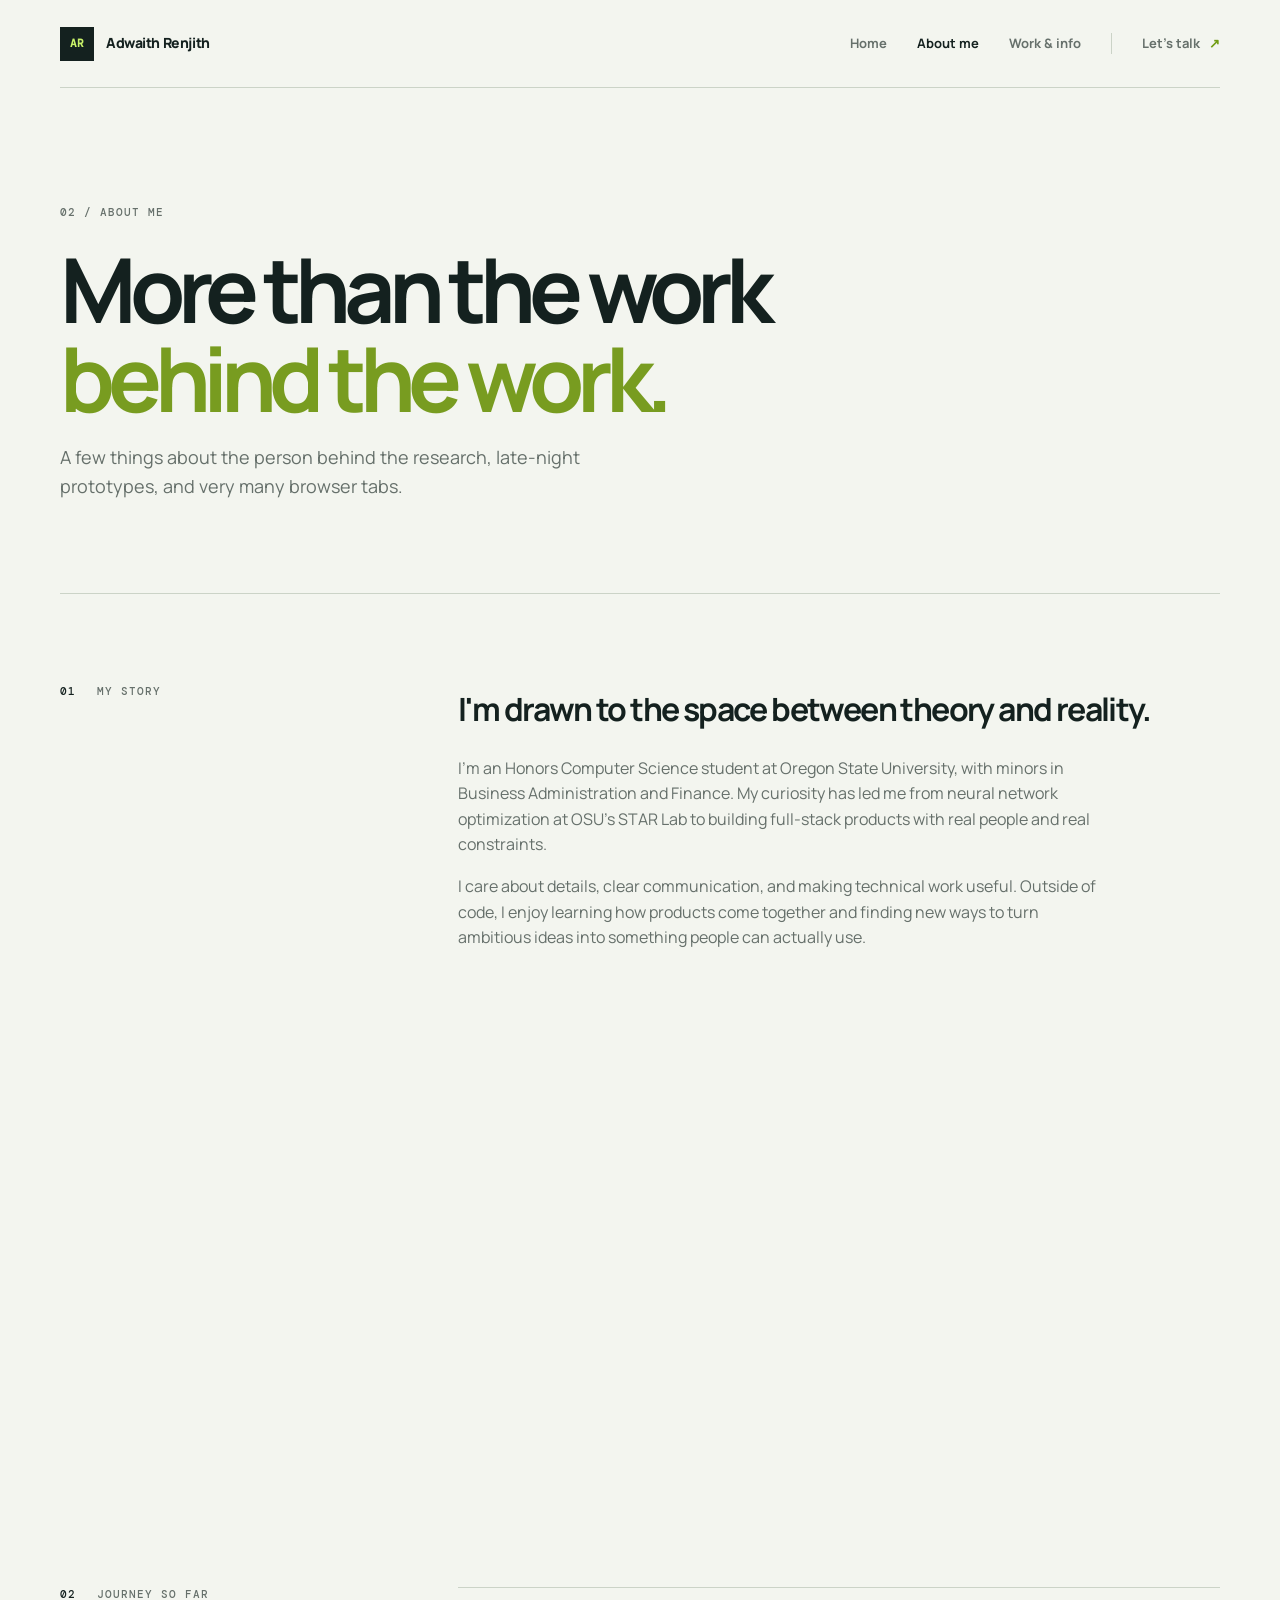
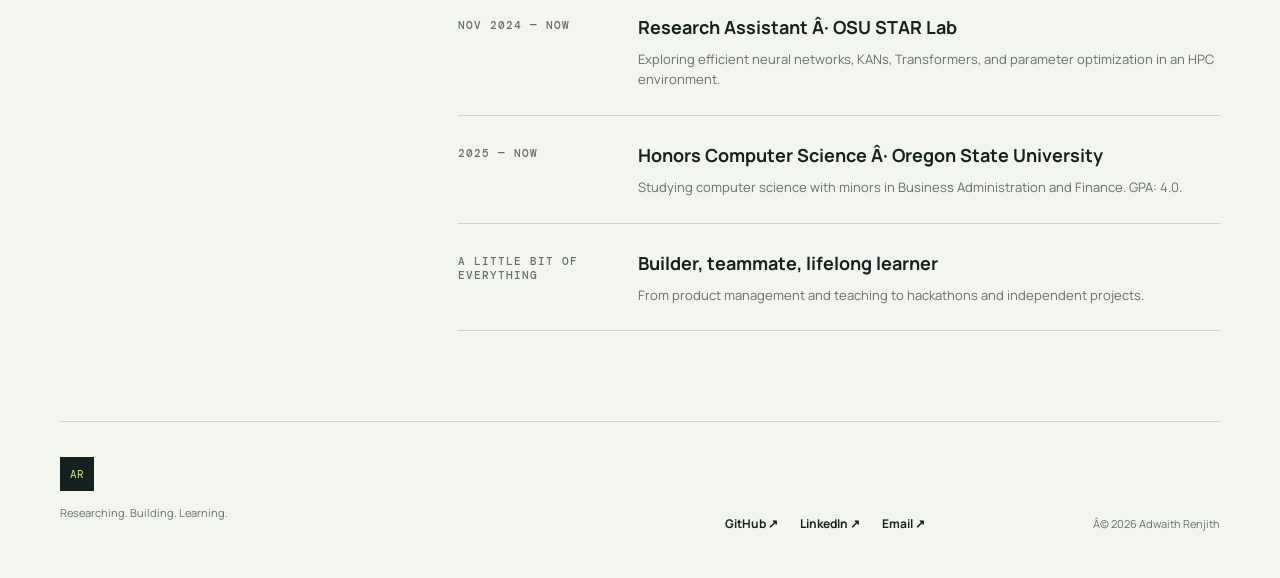
==== about.html @ 5cc1591b "v.2.0.2" ====
﻿<!doctype html>
<html lang="en">
<head>
<meta charset="UTF-8">
<meta name="viewport" content="width=device-width, initial-scale=1">
<title>About — Adwaith Renjith</title>
<link rel="preconnect" href="https://fonts.googleapis.com">
<link rel="preconnect" href="https://fonts.gstatic.com" crossorigin>
<link href="https://fonts.googleapis.com/css2?family=DM+Mono:wght@400;500&family=Manrope:wght@400;500;600;700;800&display=swap" rel="stylesheet">
<link rel="stylesheet" href="style.css">
</head>
<body>
<div class="site-shell">
<nav class="navbar">
<a class="brand" href="index.html">
<span>AR</span> Adwaith Renjith</a>
<button class="menu-toggle">Menu</button>
<div class="nav-links">
<a href="index.html">Home</a>
<a class="active" href="about.html">About me</a>
<a href="work.html">Work & info</a>
<a class="nav-cta" href="mailto:adwaithr2006@gmail.com">Let's talk <b>↗</b>
</a>
</div>
</nav>
<main>
<section class="inner-hero page-width">
<span class="eyebrow">02 / About me</span>
<h1>More than the work<br>
<em>behind the work.</em>
</h1>
<p>A few things about the person behind the research, late-night prototypes, and very many browser tabs.</p>
</section>
<section class="page-width content-grid">
<div class="section-marker">01 <span>My story</span>
</div>
<div>
<h2>I'm drawn to the space between theory and reality.</h2>
<p>I'm an Honors Computer Science student at Oregon State University, with minors in Business Administration and Finance. My curiosity has led me from neural network optimization at OSU's STAR Lab to building full-stack products with real people and real constraints.</p>
<p>I care about details, clear communication, and making technical work useful. Outside of code, I enjoy learning how products come together and finding new ways to turn ambitious ideas into something people can actually use.</p>
</div>
</section>
<section class="page-width portrait-grid">
<div class="photo" role="img" aria-label="A workspace with a laptop">
</div>
<div class="photo" role="img" aria-label="A team collaborating">
</div>
</section>
<section class="page-width content-grid">
<div class="section-marker">02 <span>Journey so far</span>
</div>
<div class="timeline">
<div class="timeline-item">
<span class="label">Nov 2024 — now</span>
<div>
<h3>Research Assistant Â· OSU STAR Lab</h3>
<p>Exploring efficient neural networks, KANs, Transformers, and parameter optimization in an HPC environment.</p>
</div>
</div>
<div class="timeline-item">
<span class="label">2025 — now</span>
<div>
<h3>Honors Computer Science Â· Oregon State University</h3>
<p>Studying computer science with minors in Business Administration and Finance. GPA: 4.0.</p>
</div>
</div>
<div class="timeline-item">
<span class="label">A little bit of everything</span>
<div>
<h3>Builder, teammate, lifelong learner</h3>
<p>From product management and teaching to hackathons and independent projects.</p>
</div>
</div>
</div>
</section>
</main>
<footer class="footer page-width">
<div>
<span class="brand-mark">AR</span>
<p>Researching. Building. Learning.</p>
</div>
<div class="footer-links">
<a href="https://github.com/adwaithrenjith" target="_blank">GitHub ↗</a>
<a href="https://www.linkedin.com/in/adwaith-renjith/" target="_blank">LinkedIn ↗</a>
<a href="mailto:adwaithr2006@gmail.com">Email ↗</a>
</div>
<small>Â© 2026 Adwaith Renjith</small>
</footer>
</div>
<script src="script.js">
</script>
</body>
</html>
---- style.css ----
﻿:root {
  --ink:#14211f;
  --muted:#66706b;
  --paper:#f3f5ef;
  --card:#e6ebe1;
  --line:#cbd3c7;
  --lime:#c8f169;
  --dark:#1d2b28}
* {
  box-sizing:border-box}
html {
  scroll-behavior:smooth}
body {
  margin:0;
  background:var(--paper);
  color:var(--ink);
  font-family:Manrope,Arial,sans-serif;
  line-height:1.6}
a {
  color:inherit;
  text-decoration:none}
.site-shell {
  overflow:hidden}
.page-width {
  width:min(1160px,calc(100% - 48px));
  margin:0 auto}
.navbar {
  height:88px;
  display:flex;
  align-items:center;
  justify-content:space-between;
  width:min(1160px,calc(100% - 48px));
  margin:auto;
  border-bottom:1px solid var(--line)}
.brand {
  display:flex;
  align-items:center;
  gap:12px;
  font-size:14px;
  font-weight:800;
  letter-spacing:-.03em}
.brand span,.brand-mark {
  display:grid;
  place-items:center;
  background:var(--ink);
  color:var(--lime);
  width:34px;
  height:34px;
  font-family:'DM Mono';
  font-size:11px}
.nav-links {
  display:flex;
  align-items:center;
  gap:30px;
  font-size:13px;
  font-weight:700}
.nav-links a {
  color:var(--muted);
  transition:.2s}
.nav-links a:hover,.nav-links .active {
  color:var(--ink)}
.nav-cta {
  border-left:1px solid var(--line);
  padding-left:30px}
.nav-cta b {
  color:#719c13;
  margin-left:6px}
.menu-toggle {
  display:none;
  border:0;
  background:none;
  color:var(--ink);
  font-weight:700}
.hero {
  min-height:600px;
  display:grid;
  grid-template-columns:1.1fr .9fr;
  gap:80px;
  align-items:center;
  padding-top:70px;
  padding-bottom:70px}
.eyebrow,.label,.section-marker {
  font:500 11px 'DM Mono',monospace;
  text-transform:uppercase;
  letter-spacing:.09em;
  color:var(--muted)}
.eyebrow i {
  display:inline-block;
  width:7px;
  height:7px;
  background:#8ab51b;
  border-radius:50%;
  margin-right:9px}
.hero h1 {
  font-size:clamp(3rem,6.5vw,6.25rem);
  line-height:1.02;
  letter-spacing:-.075em;
  max-width:760px;
  margin:24px 0}
.hero h1 em,.inner-hero h1 em {
  font-style:normal;
  color:#789c20}
.lede {
  color:var(--muted);
  font-size:17px;
  max-width:510px}
.hero-actions {
  display:flex;
  align-items:center;
  gap:28px;
  margin-top:36px}
.button {
  padding:15px 20px;
  font-size:13px;
  font-weight:800}
.button-primary {
  background:var(--ink);
  color:var(--paper)}
.button-primary span {
  color:var(--lime);
  margin-left:20px}
.text-link,.arrow-link {
  font-size:13px;
  font-weight:800;
  border-bottom:1px solid var(--ink);
  padding-bottom:5px}
.text-link span,.arrow-link span {
  margin-left:10px;
  color:#719c13}
.hero-visual {
  position:relative;
  aspect-ratio:1;
  max-width:420px;
  background:var(--dark);
  border-radius:50%;
  margin:auto;
  box-shadow:30px 30px 0 var(--card)}
.hero-visual:before {
  content:'';
  position:absolute;
  inset:17%;
  border:1px solid rgba(200,241,105,.3);
  border-radius:50%}
.orbit {
  position:absolute;
  border:1px solid rgba(200,241,105,.4);
  border-radius:50%;
  inset:6%;
  transform:rotate(-28deg)}
.orbit-two {
  inset:25%;
  transform:rotate(55deg);
  border-color:rgba(255,255,255,.16)}
.monogram {
  position:absolute;
  left:20%;
  top:29%;
  font-size:clamp(4rem,10vw,7rem);
  font-weight:800;
  letter-spacing:-.12em;
  color:var(--lime)}
.monogram span {
  display:block;
  font:11px 'DM Mono';
  letter-spacing:.1em;
  color:#e8ede3;
  margin:8px 0 0 10px}
.visual-caption {
  position:absolute;
  bottom:18%;
  right:-4%;
  background:var(--lime);
  padding:15px 18px;
  font-size:11px}
.visual-caption span {
  display:block;
  font:10px 'DM Mono';
  text-transform:uppercase;
  margin-bottom:7px}
.visual-caption strong {
  font-size:12px;
  line-height:1.4;
  display:block}
.strip {
  border-top:1px solid var(--line);
  border-bottom:1px solid var(--line);
  display:grid;
  grid-template-columns:repeat(4,1fr);
  padding:23px 0}
.strip>div {
  border-right:1px solid var(--line);
  padding-left:24px}
.strip>div:first-child {
  padding-left:0}
.strip>div:last-child {
  border:0}
.strip strong {
  display:block;
  font-size:13px;
  margin-top:8px}
.intro-section {
  display:grid;
  grid-template-columns:30% 1fr;
  padding:150px 0 130px}
.section-marker {
  color:var(--ink)}
.section-marker span {
  color:var(--muted);
  margin-left:13px}
.intro-section h2,.feature-section h2 {
  font-size:clamp(2.2rem,4vw,4rem);
  line-height:1.1;
  letter-spacing:-.06em;
  max-width:650px;
  margin:0 0 25px}
.large-copy {
  max-width:650px;
  color:var(--muted);
  font-size:18px;
  line-height:1.8;
  margin-bottom:30px}
.section-heading {
  display:flex;
  justify-content:space-between;
  align-items:end;
  margin-bottom:35px}
.section-heading h2 {
  margin-top:18px}
.project-grid {
  display:grid;
  grid-template-columns:repeat(3,1fr);
  gap:16px;
  padding-bottom:120px}
.project-card {
  background:var(--card);
  padding:25px;
  min-height:260px;
  display:flex;
  flex-direction:column;
  transition:transform .25s,background .25s}
.project-card:hover {
  transform:translateY(-6px);
  background:#dce4d3}
.project-type {
  font:10px 'DM Mono';
  text-transform:uppercase;
  color:#729326;
  letter-spacing:.08em}
.project-card h3 {
  font-size:25px;
  letter-spacing:-.05em;
  margin:18px 0 10px}
.project-card p {
  color:var(--muted);
  font-size:13px;
  margin:0}
.project-bottom {
  display:flex;
  justify-content:space-between;
  align-items:end;
  margin-top:auto;
  padding-top:28px}
.tech-tags {
  display:flex;
  flex-wrap:wrap;
  gap:6px}
.tech-tag {
  font:10px 'DM Mono';
  border:1px solid #b9c6b4;
  padding:5px 7px;
  color:var(--muted)}
.project-link {
  font-weight:800;
  color:#719c13;
  font-size:20px}
.footer {
  border-top:1px solid var(--line);
  padding:35px 0 45px;
  display:grid;
  grid-template-columns:1fr 1fr auto;
  align-items:end;
  gap:20px}
.brand-mark {
  margin-bottom:13px}
.footer p,.footer small {
  color:var(--muted);
  font-size:11px}
.footer-links {
  display:flex;
  gap:22px;
  font-size:12px;
  font-weight:700;
  justify-content:center}
.footer-links a:hover {
  color:#719c13}
.inner-hero {
  padding:110px 0 75px;
  border-bottom:1px solid var(--line)}
.inner-hero h1 {
  font-size:clamp(3rem,7vw,6rem);
  letter-spacing:-.08em;
  line-height:1;
  margin:20px 0;
  max-width:850px}
.inner-hero p {
  max-width:560px;
  color:var(--muted);
  font-size:18px}
.content-grid {
  display:grid;
  grid-template-columns:30% 1fr;
  gap:50px;
  padding:90px 0}
.content-grid h2 {
  font-size:32px;
  letter-spacing:-.05em;
  margin:0 0 20px}
.content-grid p {
  color:var(--muted);
  font-size:16px;
  max-width:650px}
.portrait-grid {
  display:grid;
  grid-template-columns:1.2fr .8fr;
  gap:14px;
  margin:20px 0 90px}
.photo {
  min-height:320px;
  background-size:cover;
  background-position:center;
  filter:saturate(.75)}
.photo:first-child {
  background-image:url('https://images.unsplash.com/photo-1516321318423-f06f85e504b3?auto=format&fit=crop&w=1000&q=80')}
.photo:last-child {
  background-image:url('https://images.unsplash.com/photo-1552664730-d307ca884978?auto=format&fit=crop&w=700&q=80');
  margin-top:80px;
  min-height:250px}
.timeline {
  border-top:1px solid var(--line)}
.timeline-item {
  display:grid;
  grid-template-columns:180px 1fr;
  padding:25px 0;
  border-bottom:1px solid var(--line)}
.timeline-item .label {
  padding-top:5px}
.timeline-item h3 {
  margin:0 0 7px;
  font-size:18px}
.timeline-item p {
  margin:0;
  font-size:13px}
.info-grid {
  display:grid;
  grid-template-columns:repeat(2,1fr);
  gap:16px;
  padding-bottom:100px}
.info-card {
  background:var(--card);
  padding:28px}
.info-card h3 {
  margin:0 0 15px;
  font-size:20px}
.info-card p {
  color:var(--muted);
  font-size:13px;
  margin:0}
.info-card ul {
  padding-left:18px;
  color:var(--muted);
  font-size:13px}
.contact-card {
  background:var(--dark);
  color:var(--paper);
  padding:55px;
  margin:0 0 100px;
  display:flex;
  justify-content:space-between;
  align-items:center;
  gap:30px}
.contact-card h2 {
  margin:0;
  font-size:clamp(2rem,4vw,4rem);
  letter-spacing:-.07em;
  line-height:1.05}
.contact-card .button {
  background:var(--lime);
  color:var(--ink);
  white-space:nowrap}
@media(max-width:760px) {
  .page-width,.navbar {
  width:min(100% - 32px,1160px)}
.navbar {
  height:72px}
.menu-toggle {
  display:block}
.nav-links {
  display:none;
  position:absolute;
  top:72px;
  left:0;
  right:0;
  background:var(--paper);
  padding:18px 16px;
  flex-direction:column;
  align-items:flex-start;
  border-bottom:1px solid var(--line);
  z-index:5}
.nav-links.open {
  display:flex}
.nav-cta {
  border:0;
  padding:0}
.hero {
  display:block;
  padding-top:70px}
.hero h1 {
  font-size:clamp(3.1rem,15vw,5rem)}
.hero-visual {
  margin:80px auto 35px;
  width:82%}
.strip {
  grid-template-columns:1fr 1fr;
  gap:20px}
.strip>div {
  border:0;
  padding:0}
.intro-section,.content-grid {
  display:block;
  padding:90px 0}
.intro-section .section-marker,.content-grid>.section-marker {
  margin-bottom:35px}
.section-heading {
  display:block}
.section-heading .arrow-link {
  display:inline-block;
  margin-top:5px}
.project-grid,.info-grid {
  grid-template-columns:1fr;
  padding-bottom:80px}
.footer {
  grid-template-columns:1fr;
  gap:28px}
.footer-links {
  justify-content:flex-start}
.footer small {
  order:3}
.portrait-grid {
  grid-template-columns:1fr}
.photo:last-child {
  margin-top:0}
.timeline-item {
  grid-template-columns:1fr;
  gap:10px}
.inner-hero {
  padding:80px 0 55px}
.contact-card {
  display:block;
  padding:35px 25px}
.contact-card .button {
  display:inline-block;
  margin-top:25px}
}
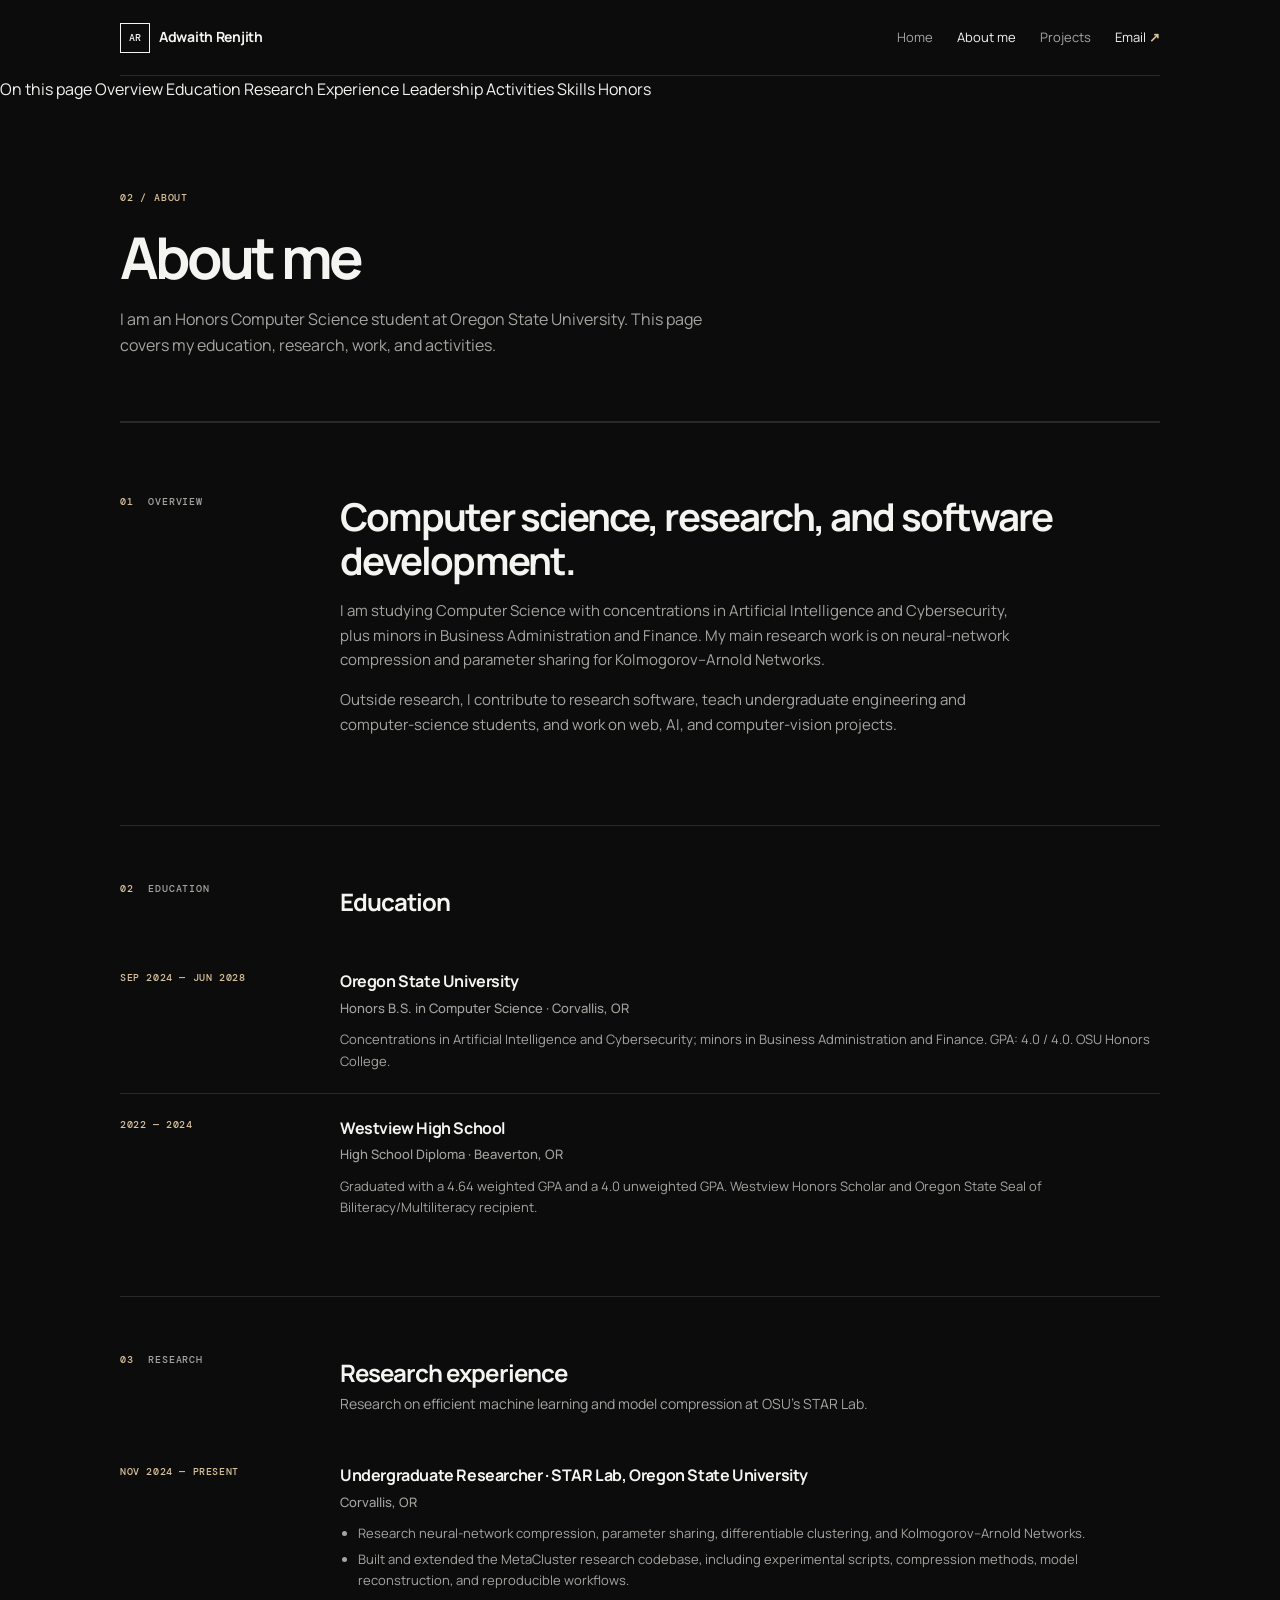
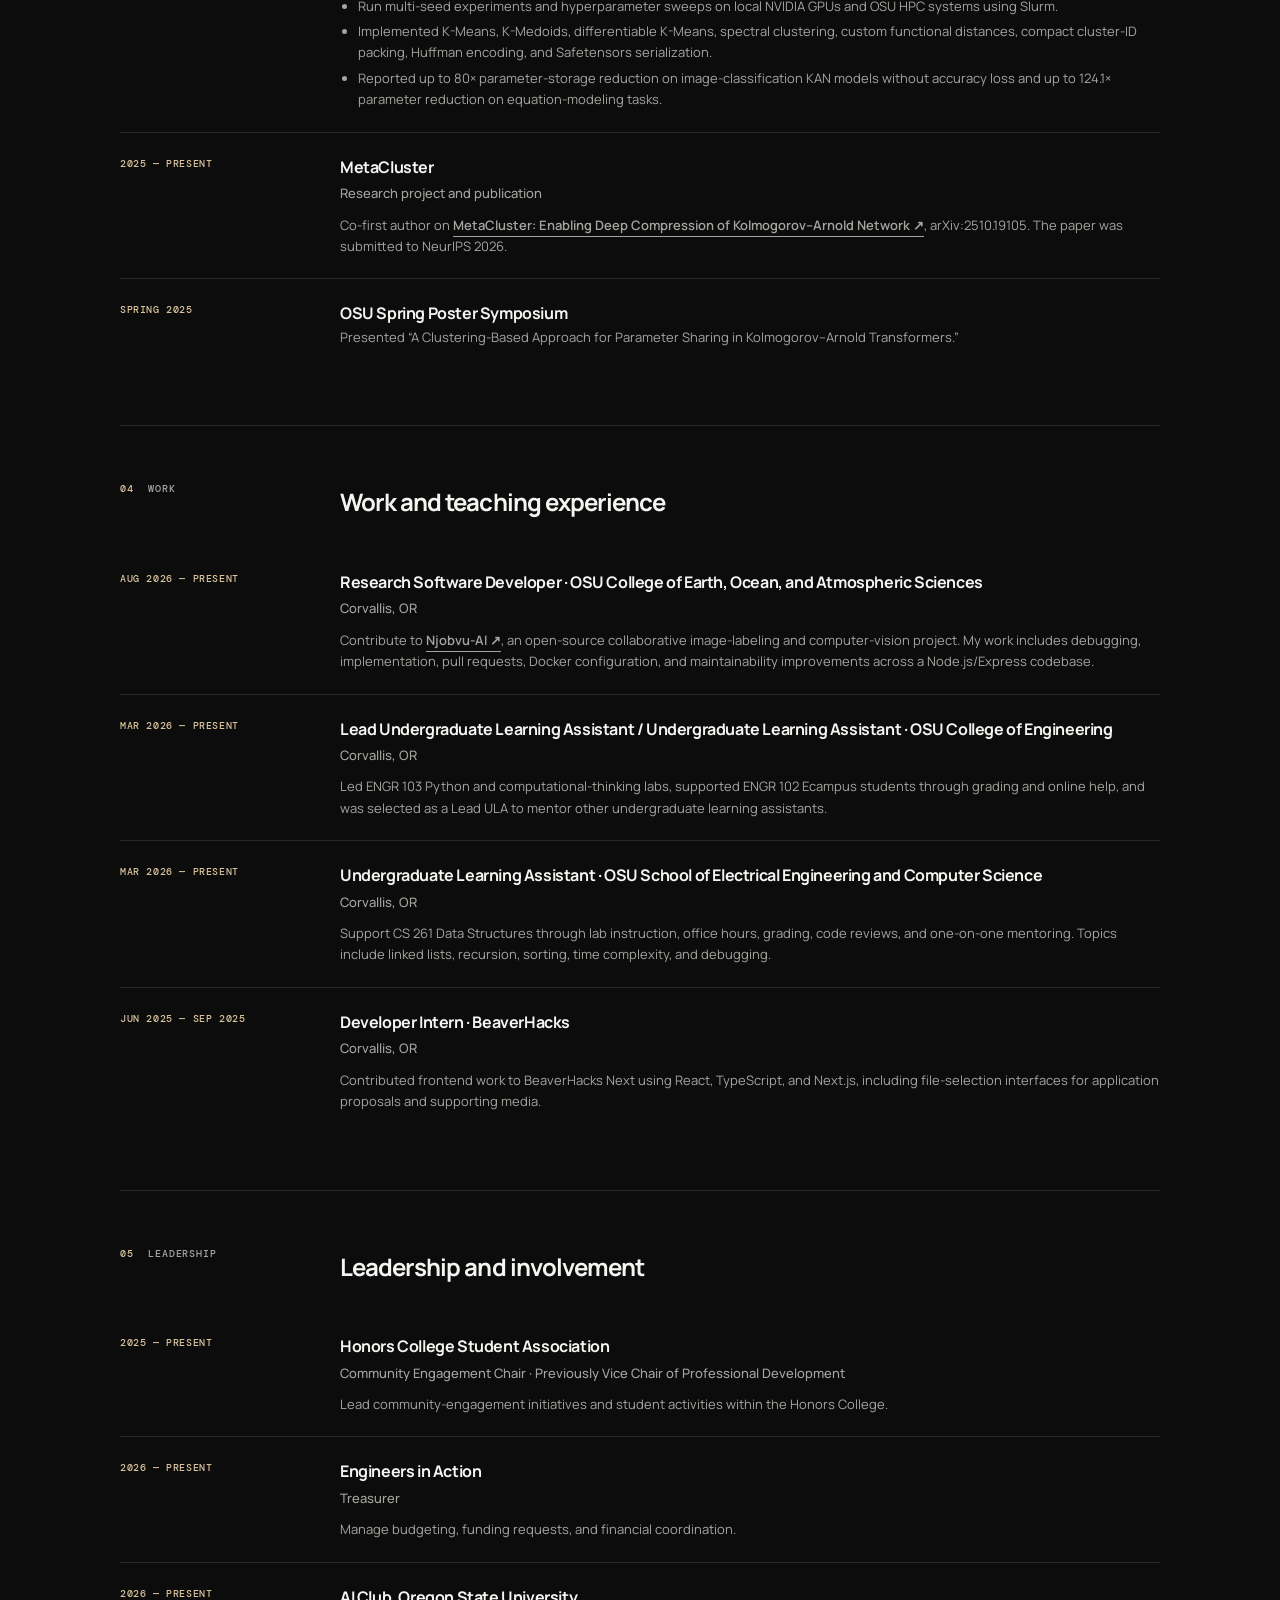
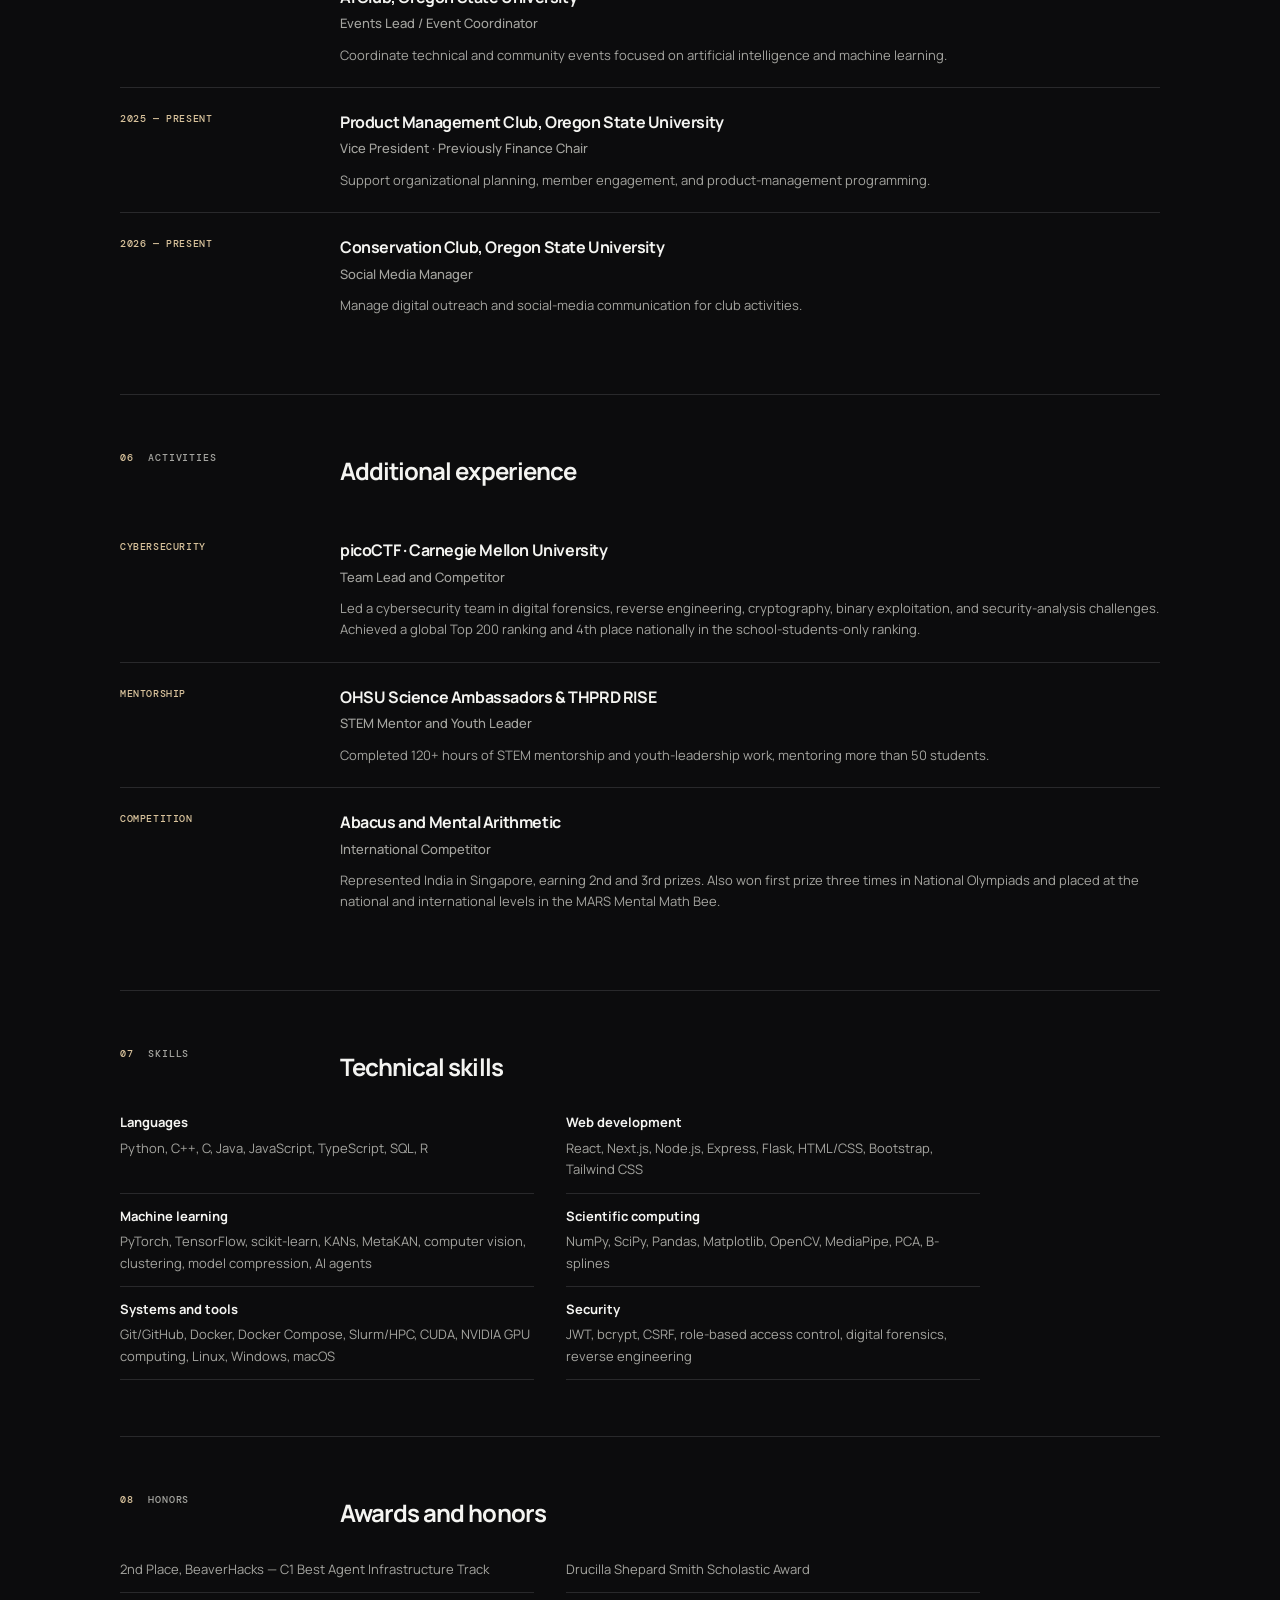
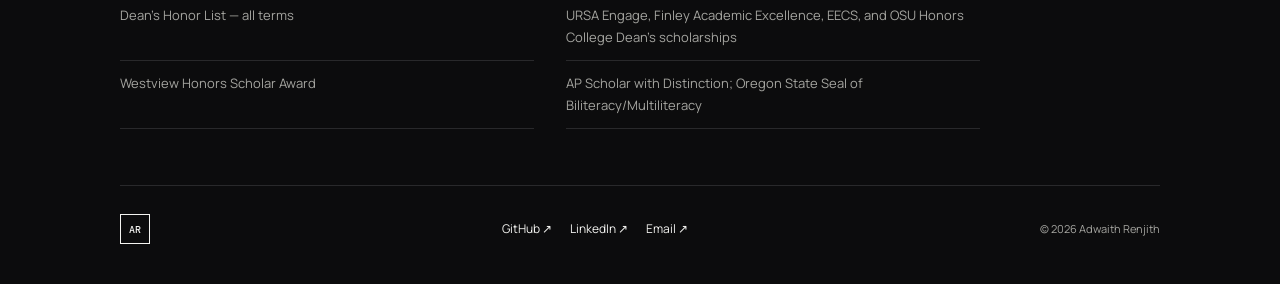
==== commit fb2d5d67: "v.2.1" ====
--- a/about.html
+++ b/about.html
@@ -1,95 +1,103 @@
-﻿<!doctype html>
+<!doctype html>
 <html lang="en">
 <head>
-<meta charset="UTF-8">
-<meta name="viewport" content="width=device-width, initial-scale=1">
-<title>About — Adwaith Renjith</title>
-<link rel="preconnect" href="https://fonts.googleapis.com">
-<link rel="preconnect" href="https://fonts.gstatic.com" crossorigin>
-<link href="https://fonts.googleapis.com/css2?family=DM+Mono:wght@400;500&family=Manrope:wght@400;500;600;700;800&display=swap" rel="stylesheet">
-<link rel="stylesheet" href="style.css">
+  <meta charset="UTF-8">
+  <meta name="viewport" content="width=device-width, initial-scale=1">
+  <title>About | Adwaith Renjith</title>
+  <meta name="description" content="Education, experience, research, and activities of Adwaith Renjith.">
+  <link rel="preconnect" href="https://fonts.googleapis.com">
+  <link rel="preconnect" href="https://fonts.gstatic.com" crossorigin>
+  <link href="https://fonts.googleapis.com/css2?family=DM+Mono:wght@400;500&family=Manrope:wght@400;500;600;700;800&display=swap" rel="stylesheet">
+  <link rel="stylesheet" href="style.css">
 </head>
-<body>
-<div class="site-shell">
-<nav class="navbar">
-<a class="brand" href="index.html">
-<span>AR</span> Adwaith Renjith</a>
-<button class="menu-toggle">Menu</button>
-<div class="nav-links">
-<a href="index.html">Home</a>
-<a class="active" href="about.html">About me</a>
-<a href="work.html">Work & info</a>
-<a class="nav-cta" href="mailto:adwaithr2006@gmail.com">Let's talk <b>↗</b>
-</a>
-</div>
-</nav>
-<main>
-<section class="inner-hero page-width">
-<span class="eyebrow">02 / About me</span>
-<h1>More than the work<br>
-<em>behind the work.</em>
-</h1>
-<p>A few things about the person behind the research, late-night prototypes, and very many browser tabs.</p>
-</section>
-<section class="page-width content-grid">
-<div class="section-marker">01 <span>My story</span>
-</div>
-<div>
-<h2>I'm drawn to the space between theory and reality.</h2>
-<p>I'm an Honors Computer Science student at Oregon State University, with minors in Business Administration and Finance. My curiosity has led me from neural network optimization at OSU's STAR Lab to building full-stack products with real people and real constraints.</p>
-<p>I care about details, clear communication, and making technical work useful. Outside of code, I enjoy learning how products come together and finding new ways to turn ambitious ideas into something people can actually use.</p>
-</div>
-</section>
-<section class="page-width portrait-grid">
-<div class="photo" role="img" aria-label="A workspace with a laptop">
-</div>
-<div class="photo" role="img" aria-label="A team collaborating">
-</div>
-</section>
-<section class="page-width content-grid">
-<div class="section-marker">02 <span>Journey so far</span>
-</div>
-<div class="timeline">
-<div class="timeline-item">
-<span class="label">Nov 2024 — now</span>
-<div>
-<h3>Research Assistant Â· OSU STAR Lab</h3>
-<p>Exploring efficient neural networks, KANs, Transformers, and parameter optimization in an HPC environment.</p>
-</div>
-</div>
-<div class="timeline-item">
-<span class="label">2025 — now</span>
-<div>
-<h3>Honors Computer Science Â· Oregon State University</h3>
-<p>Studying computer science with minors in Business Administration and Finance. GPA: 4.0.</p>
-</div>
-</div>
-<div class="timeline-item">
-<span class="label">A little bit of everything</span>
-<div>
-<h3>Builder, teammate, lifelong learner</h3>
-<p>From product management and teaching to hackathons and independent projects.</p>
-</div>
-</div>
-</div>
-</section>
-</main>
-<footer class="footer page-width">
-<div>
-<span class="brand-mark">AR</span>
-<p>Researching. Building. Learning.</p>
-</div>
-<div class="footer-links">
-<a href="https://github.com/adwaithrenjith" target="_blank">GitHub ↗</a>
-<a href="https://www.linkedin.com/in/adwaith-renjith/" target="_blank">LinkedIn ↗</a>
-<a href="mailto:adwaithr2006@gmail.com">Email ↗</a>
-</div>
-<small>Â© 2026 Adwaith Renjith</small>
-</footer>
-</div>
-<script src="script.js">
-</script>
+<body class="about-page">
+  <div class="site-shell">
+    <nav class="navbar">
+      <a class="brand" href="index.html"><span>AR</span>Adwaith Renjith</a>
+      <button class="menu-toggle" aria-label="Open navigation">Menu</button>
+      <div class="nav-links">
+        <a href="index.html">Home</a>
+        <a class="active" href="about.html">About me</a>
+        <a href="projects.html">Projects</a>
+        <a class="nav-cta" href="mailto:adwaithr2006@gmail.com">Email <b>↗</b></a>
+      </div>
+    </nav>
+    <aside class="page-toc" aria-label="About page sections">
+      <span>On this page</span>
+      <a href="#overview">Overview</a>
+      <a href="#education">Education</a>
+      <a href="#research">Research</a>
+      <a href="#experience">Experience</a>
+      <a href="#leadership">Leadership</a>
+      <a href="#activities">Activities</a>
+      <a href="#skills">Skills</a>
+      <a href="#honors">Honors</a>
+    </aside>
+    <main>
+      <section class="inner-hero page-width">
+        <span class="eyebrow">02 / About</span>
+        <h1>About me</h1>
+        <p>I am an Honors Computer Science student at Oregon State University. This page covers my education, research, work, and activities.</p>
+      </section>
+
+      <section class="page-width content-grid" id="overview">
+        <div class="section-marker">01 <span>Overview</span></div>
+        <div>
+          <h2>Computer science, research, and software development.</h2>
+          <p>I am studying Computer Science with concentrations in Artificial Intelligence and Cybersecurity, plus minors in Business Administration and Finance. My main research work is on neural-network compression and parameter sharing for Kolmogorov–Arnold Networks.</p>
+          <p>Outside research, I contribute to research software, teach undergraduate engineering and computer-science students, and work on web, AI, and computer-vision projects.</p>
+        </div>
+      </section>
+
+      <section class="cv-section page-width" id="education">
+        <div class="cv-section-heading"><span class="section-marker">02 <span>Education</span></span><div><h2>Education</h2></div></div>
+        <article class="cv-entry"><span class="cv-entry-date">Sep 2024 — Jun 2028</span><div><h3>Oregon State University</h3><h4>Honors B.S. in Computer Science · Corvallis, OR</h4><p>Concentrations in Artificial Intelligence and Cybersecurity; minors in Business Administration and Finance. GPA: 4.0 / 4.0. OSU Honors College.</p></div></article>
+        <article class="cv-entry"><span class="cv-entry-date">2022 — 2024</span><div><h3>Westview High School</h3><h4>High School Diploma · Beaverton, OR</h4><p>Graduated with a 4.64 weighted GPA and a 4.0 unweighted GPA. Westview Honors Scholar and Oregon State Seal of Biliteracy/Multiliteracy recipient.</p></div></article>
+      </section>
+
+      <section class="cv-section page-width" id="research">
+        <div class="cv-section-heading"><span class="section-marker">03 <span>Research</span></span><div><h2>Research experience</h2><p>Research on efficient machine learning and model compression at OSU's STAR Lab.</p></div></div>
+        <article class="cv-entry"><span class="cv-entry-date">Nov 2024 — Present</span><div><h3>Undergraduate Researcher · STAR Lab, Oregon State University</h3><h4>Corvallis, OR</h4><ul><li>Research neural-network compression, parameter sharing, differentiable clustering, and Kolmogorov–Arnold Networks.</li><li>Built and extended the MetaCluster research codebase, including experimental scripts, compression methods, model reconstruction, and reproducible workflows.</li><li>Run multi-seed experiments and hyperparameter sweeps on local NVIDIA GPUs and OSU HPC systems using Slurm.</li><li>Implemented K-Means, K-Medoids, differentiable K-Means, spectral clustering, custom functional distances, compact cluster-ID packing, Huffman encoding, and Safetensors serialization.</li><li>Reported up to 80× parameter-storage reduction on image-classification KAN models without accuracy loss and up to 124.1× parameter reduction on equation-modeling tasks.</li></ul></div></article>
+        <article class="cv-entry"><span class="cv-entry-date">2025 — Present</span><div><h3>MetaCluster</h3><h4>Research project and publication</h4><p>Co-first author on <a class="arrow-link" href="https://arxiv.org/abs/2510.19105" target="_blank" rel="noreferrer">MetaCluster: Enabling Deep Compression of Kolmogorov–Arnold Network ↗</a>, arXiv:2510.19105. The paper was submitted to NeurIPS 2026.</p></div></article>
+        <article class="cv-entry"><span class="cv-entry-date">Spring 2025</span><div><h3>OSU Spring Poster Symposium</h3><p>Presented “A Clustering-Based Approach for Parameter Sharing in Kolmogorov–Arnold Transformers.”</p></div></article>
+      </section>
+
+      <section class="cv-section page-width" id="experience">
+        <div class="cv-section-heading"><span class="section-marker">04 <span>Work</span></span><div><h2>Work and teaching experience</h2></div></div>
+        <article class="cv-entry"><span class="cv-entry-date">Aug 2026 — Present</span><div><h3>Research Software Developer · OSU College of Earth, Ocean, and Atmospheric Sciences</h3><h4>Corvallis, OR</h4><p>Contribute to <a class="arrow-link" href="https://github.com/sullichrosu/Njobvu-AI" target="_blank" rel="noreferrer">Njobvu-AI ↗</a>, an open-source collaborative image-labeling and computer-vision project. My work includes debugging, implementation, pull requests, Docker configuration, and maintainability improvements across a Node.js/Express codebase.</p></div></article>
+        <article class="cv-entry"><span class="cv-entry-date">Mar 2026 — Present</span><div><h3>Lead Undergraduate Learning Assistant / Undergraduate Learning Assistant · OSU College of Engineering</h3><h4>Corvallis, OR</h4><p>Led ENGR 103 Python and computational-thinking labs, supported ENGR 102 Ecampus students through grading and online help, and was selected as a Lead ULA to mentor other undergraduate learning assistants.</p></div></article>
+        <article class="cv-entry"><span class="cv-entry-date">Mar 2026 — Present</span><div><h3>Undergraduate Learning Assistant · OSU School of Electrical Engineering and Computer Science</h3><h4>Corvallis, OR</h4><p>Support CS 261 Data Structures through lab instruction, office hours, grading, code reviews, and one-on-one mentoring. Topics include linked lists, recursion, sorting, time complexity, and debugging.</p></div></article>
+        <article class="cv-entry"><span class="cv-entry-date">Jun 2025 — Sep 2025</span><div><h3>Developer Intern · BeaverHacks</h3><h4>Corvallis, OR</h4><p>Contributed frontend work to BeaverHacks Next using React, TypeScript, and Next.js, including file-selection interfaces for application proposals and supporting media.</p></div></article>
+      </section>
+
+      <section class="cv-section page-width" id="leadership">
+        <div class="cv-section-heading"><span class="section-marker">05 <span>Leadership</span></span><div><h2>Leadership and involvement</h2></div></div>
+        <article class="cv-entry"><span class="cv-entry-date">2025 — Present</span><div><h3>Honors College Student Association</h3><h4>Community Engagement Chair · Previously Vice Chair of Professional Development</h4><p>Lead community-engagement initiatives and student activities within the Honors College.</p></div></article>
+        <article class="cv-entry"><span class="cv-entry-date">2026 — Present</span><div><h3>Engineers in Action</h3><h4>Treasurer</h4><p>Manage budgeting, funding requests, and financial coordination.</p></div></article>
+        <article class="cv-entry"><span class="cv-entry-date">2026 — Present</span><div><h3>AI Club, Oregon State University</h3><h4>Events Lead / Event Coordinator</h4><p>Coordinate technical and community events focused on artificial intelligence and machine learning.</p></div></article>
+        <article class="cv-entry"><span class="cv-entry-date">2025 — Present</span><div><h3>Product Management Club, Oregon State University</h3><h4>Vice President · Previously Finance Chair</h4><p>Support organizational planning, member engagement, and product-management programming.</p></div></article>
+        <article class="cv-entry"><span class="cv-entry-date">2026 — Present</span><div><h3>Conservation Club, Oregon State University</h3><h4>Social Media Manager</h4><p>Manage digital outreach and social-media communication for club activities.</p></div></article>
+      </section>
+
+      <section class="cv-section page-width" id="activities">
+        <div class="cv-section-heading"><span class="section-marker">06 <span>Activities</span></span><div><h2>Additional experience</h2></div></div>
+        <article class="cv-entry"><span class="cv-entry-date">Cybersecurity</span><div><h3>picoCTF · Carnegie Mellon University</h3><h4>Team Lead and Competitor</h4><p>Led a cybersecurity team in digital forensics, reverse engineering, cryptography, binary exploitation, and security-analysis challenges. Achieved a global Top 200 ranking and 4th place nationally in the school-students-only ranking.</p></div></article>
+        <article class="cv-entry"><span class="cv-entry-date">Mentorship</span><div><h3>OHSU Science Ambassadors & THPRD RISE</h3><h4>STEM Mentor and Youth Leader</h4><p>Completed 120+ hours of STEM mentorship and youth-leadership work, mentoring more than 50 students.</p></div></article>
+        <article class="cv-entry"><span class="cv-entry-date">Competition</span><div><h3>Abacus and Mental Arithmetic</h3><h4>International Competitor</h4><p>Represented India in Singapore, earning 2nd and 3rd prizes. Also won first prize three times in National Olympiads and placed at the national and international levels in the MARS Mental Math Bee.</p></div></article>
+      </section>
+
+      <section class="cv-section page-width" id="skills">
+        <div class="cv-section-heading"><span class="section-marker">07 <span>Skills</span></span><div><h2>Technical skills</h2></div></div>
+        <div class="skills-list"><div><strong>Languages</strong>Python, C++, C, Java, JavaScript, TypeScript, SQL, R</div><div><strong>Web development</strong>React, Next.js, Node.js, Express, Flask, HTML/CSS, Bootstrap, Tailwind CSS</div><div><strong>Machine learning</strong>PyTorch, TensorFlow, scikit-learn, KANs, MetaKAN, computer vision, clustering, model compression, AI agents</div><div><strong>Scientific computing</strong>NumPy, SciPy, Pandas, Matplotlib, OpenCV, MediaPipe, PCA, B-splines</div><div><strong>Systems and tools</strong>Git/GitHub, Docker, Docker Compose, Slurm/HPC, CUDA, NVIDIA GPU computing, Linux, Windows, macOS</div><div><strong>Security</strong>JWT, bcrypt, CSRF, role-based access control, digital forensics, reverse engineering</div></div>
+      </section>
+
+      <section class="cv-section page-width" id="honors">
+        <div class="cv-section-heading"><span class="section-marker">08 <span>Honors</span></span><div><h2>Awards and honors</h2></div></div>
+        <div class="award-list"><div>2nd Place, BeaverHacks — C1 Best Agent Infrastructure Track</div><div>Drucilla Shepard Smith Scholastic Award</div><div>Dean's Honor List — all terms</div><div>URSA Engage, Finley Academic Excellence, EECS, and OSU Honors College Dean's scholarships</div><div>Westview Honors Scholar Award</div><div>AP Scholar with Distinction; Oregon State Seal of Biliteracy/Multiliteracy</div></div>
+      </section>
+    </main>
+    <footer class="footer page-width"><span class="brand-mark">AR</span><div class="footer-links"><a href="https://github.com/adwaithrenjith" target="_blank" rel="noreferrer">GitHub ↗</a><a href="https://www.linkedin.com/in/adwaith-renjith/" target="_blank" rel="noreferrer">LinkedIn ↗</a><a href="mailto:adwaithr2006@gmail.com">Email ↗</a></div><small>© 2026 Adwaith Renjith</small></footer>
+  </div>
+  <script src="script.js"></script>
 </body>
 </html>
-
-
--- a/style.css
+++ b/style.css
@@ -1,465 +1,604 @@
-﻿:root {
-  --ink:#14211f;
-  --muted:#66706b;
-  --paper:#f3f5ef;
-  --card:#e6ebe1;
-  --line:#cbd3c7;
-  --lime:#c8f169;
-  --dark:#1d2b28}
+:root {
+  --bg: #0c0c0d;
+  --panel: #151516;
+  --panel-hover: #1b1b1d;
+  --text: #f4f4f1;
+  --muted: #a5a5a0;
+  --line: #29292b;
+  --accent: #d9c39c;
+}
+
 * {
-  box-sizing:border-box}
+  box-sizing: border-box;
+}
+
 html {
-  scroll-behavior:smooth}
+  scroll-behavior: smooth;
+}
+
 body {
-  margin:0;
-  background:var(--paper);
-  color:var(--ink);
-  font-family:Manrope,Arial,sans-serif;
-  line-height:1.6}
+  margin: 0;
+  background: var(--bg);
+  color: var(--text);
+  font-family: Manrope, Arial, sans-serif;
+  font-size: 16px;
+  line-height: 1.65;
+}
+
 a {
-  color:inherit;
-  text-decoration:none}
-.site-shell {
-  overflow:hidden}
-.page-width {
-  width:min(1160px,calc(100% - 48px));
-  margin:0 auto}
+  color: inherit;
+  text-decoration: none;
+}
+
+.page-width,
 .navbar {
-  height:88px;
-  display:flex;
-  align-items:center;
-  justify-content:space-between;
-  width:min(1160px,calc(100% - 48px));
-  margin:auto;
-  border-bottom:1px solid var(--line)}
+  width: min(1040px, calc(100% - 48px));
+  margin: 0 auto;
+}
+
+.navbar {
+  display: flex;
+  align-items: center;
+  justify-content: space-between;
+  height: 76px;
+  border-bottom: 1px solid var(--line);
+}
+
 .brand {
-  display:flex;
-  align-items:center;
-  gap:12px;
-  font-size:14px;
-  font-weight:800;
-  letter-spacing:-.03em}
-.brand span,.brand-mark {
-  display:grid;
-  place-items:center;
-  background:var(--ink);
-  color:var(--lime);
-  width:34px;
-  height:34px;
-  font-family:'DM Mono';
-  font-size:11px}
+  font-size: 14px;
+  font-weight: 700;
+  letter-spacing: -0.02em;
+}
+
+.brand span,
+.brand-mark {
+  display: inline-grid;
+  place-items: center;
+  width: 30px;
+  height: 30px;
+  margin-right: 9px;
+  border: 1px solid var(--text);
+  font: 500 10px 'DM Mono', monospace;
+}
+
 .nav-links {
-  display:flex;
-  align-items:center;
-  gap:30px;
-  font-size:13px;
-  font-weight:700}
+  display: flex;
+  align-items: center;
+  gap: 24px;
+  font-size: 13px;
+}
+
 .nav-links a {
-  color:var(--muted);
-  transition:.2s}
-.nav-links a:hover,.nav-links .active {
-  color:var(--ink)}
+  color: var(--muted);
+}
+
+.nav-links a:hover,
+.nav-links .active {
+  color: var(--text);
+}
+
 .nav-cta {
-  border-left:1px solid var(--line);
-  padding-left:30px}
-.nav-cta b {
-  color:#719c13;
-  margin-left:6px}
+  color: var(--text) !important;
+}
+
+.nav-cta b,
+.arrow-link span,
+.text-link span,
+.project-link {
+  color: var(--accent);
+}
+
 .menu-toggle {
-  display:none;
-  border:0;
-  background:none;
-  color:var(--ink);
-  font-weight:700}
+  display: none;
+  border: 0;
+  background: transparent;
+  color: var(--text);
+  font: inherit;
+}
+
+.eyebrow,
+.label,
+.section-marker,
+.project-type {
+  color: var(--accent);
+  font: 500 10px 'DM Mono', monospace;
+  letter-spacing: 0.08em;
+  text-transform: uppercase;
+}
+
+.eyebrow i {
+  display: inline-block;
+  width: 6px;
+  height: 6px;
+  margin-right: 8px;
+  border-radius: 50%;
+  background: var(--accent);
+}
+
 .hero {
-  min-height:600px;
-  display:grid;
-  grid-template-columns:1.1fr .9fr;
-  gap:80px;
-  align-items:center;
-  padding-top:70px;
-  padding-bottom:70px}
-.eyebrow,.label,.section-marker {
-  font:500 11px 'DM Mono',monospace;
-  text-transform:uppercase;
-  letter-spacing:.09em;
-  color:var(--muted)}
-.eyebrow i {
-  display:inline-block;
-  width:7px;
-  height:7px;
-  background:#8ab51b;
-  border-radius:50%;
-  margin-right:9px}
-.hero h1 {
-  font-size:clamp(3rem,6.5vw,6.25rem);
-  line-height:1.02;
-  letter-spacing:-.075em;
-  max-width:760px;
-  margin:24px 0}
-.hero h1 em,.inner-hero h1 em {
-  font-style:normal;
-  color:#789c20}
-.lede {
-  color:var(--muted);
-  font-size:17px;
-  max-width:510px}
+  min-height: 520px;
+  display: flex;
+  align-items: center;
+  padding: 80px 0;
+}
+
+.hero-copy {
+  max-width: 720px;
+}
+
+.hero h1,
+.inner-hero h1 {
+  margin: 18px 0;
+  font-size: clamp(2.6rem, 5vw, 4.5rem);
+  font-weight: 700;
+  line-height: 1.06;
+  letter-spacing: -0.065em;
+}
+
+.hero h1 em,
+.inner-hero h1 em {
+  color: inherit;
+  font-style: normal;
+}
+
+.lede,
+.inner-hero p {
+  max-width: 620px;
+  margin: 0;
+  color: var(--muted);
+  font-size: 16px;
+}
+
 .hero-actions {
-  display:flex;
-  align-items:center;
-  gap:28px;
-  margin-top:36px}
+  display: flex;
+  align-items: center;
+  gap: 24px;
+  margin-top: 30px;
+}
+
 .button {
-  padding:15px 20px;
-  font-size:13px;
-  font-weight:800}
-.button-primary {
-  background:var(--ink);
-  color:var(--paper)}
-.button-primary span {
-  color:var(--lime);
-  margin-left:20px}
-.text-link,.arrow-link {
-  font-size:13px;
-  font-weight:800;
-  border-bottom:1px solid var(--ink);
-  padding-bottom:5px}
-.text-link span,.arrow-link span {
-  margin-left:10px;
-  color:#719c13}
-.hero-visual {
-  position:relative;
-  aspect-ratio:1;
-  max-width:420px;
-  background:var(--dark);
-  border-radius:50%;
-  margin:auto;
-  box-shadow:30px 30px 0 var(--card)}
-.hero-visual:before {
-  content:'';
-  position:absolute;
-  inset:17%;
-  border:1px solid rgba(200,241,105,.3);
-  border-radius:50%}
-.orbit {
-  position:absolute;
-  border:1px solid rgba(200,241,105,.4);
-  border-radius:50%;
-  inset:6%;
-  transform:rotate(-28deg)}
-.orbit-two {
-  inset:25%;
-  transform:rotate(55deg);
-  border-color:rgba(255,255,255,.16)}
-.monogram {
-  position:absolute;
-  left:20%;
-  top:29%;
-  font-size:clamp(4rem,10vw,7rem);
-  font-weight:800;
-  letter-spacing:-.12em;
-  color:var(--lime)}
-.monogram span {
-  display:block;
-  font:11px 'DM Mono';
-  letter-spacing:.1em;
-  color:#e8ede3;
-  margin:8px 0 0 10px}
-.visual-caption {
-  position:absolute;
-  bottom:18%;
-  right:-4%;
-  background:var(--lime);
-  padding:15px 18px;
-  font-size:11px}
-.visual-caption span {
-  display:block;
-  font:10px 'DM Mono';
-  text-transform:uppercase;
-  margin-bottom:7px}
-.visual-caption strong {
-  font-size:12px;
-  line-height:1.4;
-  display:block}
-.strip {
-  border-top:1px solid var(--line);
-  border-bottom:1px solid var(--line);
-  display:grid;
-  grid-template-columns:repeat(4,1fr);
-  padding:23px 0}
-.strip>div {
-  border-right:1px solid var(--line);
-  padding-left:24px}
-.strip>div:first-child {
-  padding-left:0}
-.strip>div:last-child {
-  border:0}
-.strip strong {
-  display:block;
-  font-size:13px;
-  margin-top:8px}
-.intro-section {
-  display:grid;
-  grid-template-columns:30% 1fr;
-  padding:150px 0 130px}
-.section-marker {
-  color:var(--ink)}
+  display: inline-block;
+  padding: 12px 16px;
+  background: var(--text);
+  color: var(--bg);
+  font-size: 13px;
+  font-weight: 700;
+}
+
+.button span {
+  margin-left: 12px;
+}
+
+.text-link,
+.arrow-link {
+  padding-bottom: 2px;
+  border-bottom: 1px solid var(--muted);
+  font-size: 13px;
+  font-weight: 600;
+}
+
 .section-marker span {
-  color:var(--muted);
-  margin-left:13px}
-.intro-section h2,.feature-section h2 {
-  font-size:clamp(2.2rem,4vw,4rem);
-  line-height:1.1;
-  letter-spacing:-.06em;
-  max-width:650px;
-  margin:0 0 25px}
+  margin-left: 8px;
+  color: var(--muted);
+}
+
+.intro-section,
+.content-grid {
+  display: grid;
+  grid-template-columns: 180px minmax(0, 1fr);
+  gap: 40px;
+  padding: 72px 0;
+  border-top: 1px solid var(--line);
+}
+
+.intro-section h2,
+.feature-section h2,
+.content-grid h2 {
+  margin: 0 0 16px;
+  font-size: clamp(1.8rem, 3vw, 2.6rem);
+  font-weight: 700;
+  line-height: 1.15;
+  letter-spacing: -0.05em;
+}
+
+.large-copy,
+.content-grid p {
+  max-width: 680px;
+  color: var(--muted);
+  font-size: 15px;
+}
+
+.cv-section {
+  padding: 56px 0;
+  border-top: 1px solid var(--line);
+}
+
+.cv-section-heading {
+  display: grid;
+  grid-template-columns: 180px minmax(0, 1fr);
+  gap: 40px;
+  margin-bottom: 26px;
+}
+
+.cv-section-heading h2 {
+  margin: 0;
+  font-size: 24px;
+  letter-spacing: -0.04em;
+}
+
+.cv-section-heading p {
+  max-width: 680px;
+  margin: 0;
+  color: var(--muted);
+  font-size: 14px;
+}
+
+.cv-entry {
+  display: grid;
+  grid-template-columns: 180px minmax(0, 1fr);
+  gap: 40px;
+  padding: 21px 0;
+  border-top: 1px solid var(--line);
+}
+
+.cv-entry:first-of-type {
+  border-top: 0;
+}
+
+.cv-entry-date {
+  padding-top: 3px;
+  color: var(--accent);
+  font: 500 10px 'DM Mono', monospace;
+  letter-spacing: 0.06em;
+  text-transform: uppercase;
+}
+
+.cv-entry h3 {
+  margin: 0;
+  font-size: 16px;
+  letter-spacing: -0.025em;
+}
+
+.cv-entry h4 {
+  margin: 3px 0 10px;
+  color: var(--muted);
+  font-size: 13px;
+  font-weight: 500;
+}
+
+.cv-entry p,
+.cv-entry li {
+  color: var(--muted);
+  font-size: 13px;
+}
+
+.cv-entry p {
+  margin: 0;
+}
+
+.cv-entry ul {
+  margin: 10px 0 0;
+  padding-left: 18px;
+}
+
+.cv-entry li + li {
+  margin-top: 4px;
+}
+
+.skills-list,
+.award-list {
+  display: grid;
+  grid-template-columns: repeat(2, 1fr);
+  gap: 12px 32px;
+  max-width: 860px;
+}
+
+.skills-list div,
+.award-list div {
+  padding-bottom: 12px;
+  border-bottom: 1px solid var(--line);
+  color: var(--muted);
+  font-size: 13px;
+}
+
+.skills-list strong {
+  display: block;
+  margin-bottom: 4px;
+  color: var(--text);
+  font-size: 13px;
+}
+
 .large-copy {
-  max-width:650px;
-  color:var(--muted);
-  font-size:18px;
-  line-height:1.8;
-  margin-bottom:30px}
+  margin: 0 0 22px;
+}
+
+.feature-section {
+  padding: 0 0 80px;
+}
+
 .section-heading {
-  display:flex;
-  justify-content:space-between;
-  align-items:end;
-  margin-bottom:35px}
+  display: flex;
+  align-items: end;
+  justify-content: space-between;
+  padding: 32px 0 24px;
+  border-top: 1px solid var(--line);
+}
+
 .section-heading h2 {
-  margin-top:18px}
+  margin: 12px 0 0;
+}
+
 .project-grid {
-  display:grid;
-  grid-template-columns:repeat(3,1fr);
-  gap:16px;
-  padding-bottom:120px}
+  display: grid;
+  grid-template-columns: repeat(3, 1fr);
+  gap: 14px;
+}
+
 .project-card {
-  background:var(--card);
-  padding:25px;
-  min-height:260px;
-  display:flex;
-  flex-direction:column;
-  transition:transform .25s,background .25s}
+  min-height: 245px;
+  padding: 22px;
+  border: 1px solid var(--line);
+  background: var(--panel);
+  display: flex;
+  flex-direction: column;
+}
+
 .project-card:hover {
-  transform:translateY(-6px);
-  background:#dce4d3}
-.project-type {
-  font:10px 'DM Mono';
-  text-transform:uppercase;
-  color:#729326;
-  letter-spacing:.08em}
+  background: var(--panel-hover);
+}
+
 .project-card h3 {
-  font-size:25px;
-  letter-spacing:-.05em;
-  margin:18px 0 10px}
+  margin: 16px 0 8px;
+  font-size: 20px;
+  letter-spacing: -0.035em;
+}
+
 .project-card p {
-  color:var(--muted);
-  font-size:13px;
-  margin:0}
+  margin: 0;
+  color: var(--muted);
+  font-size: 13px;
+  line-height: 1.6;
+}
+
 .project-bottom {
-  display:flex;
-  justify-content:space-between;
-  align-items:end;
-  margin-top:auto;
-  padding-top:28px}
+  display: flex;
+  align-items: end;
+  justify-content: space-between;
+  gap: 12px;
+  margin-top: auto;
+  padding-top: 24px;
+}
+
 .tech-tags {
-  display:flex;
-  flex-wrap:wrap;
-  gap:6px}
+  display: flex;
+  flex-wrap: wrap;
+  gap: 5px;
+}
+
 .tech-tag {
-  font:10px 'DM Mono';
-  border:1px solid #b9c6b4;
-  padding:5px 7px;
-  color:var(--muted)}
+  padding: 3px 6px;
+  border: 1px solid #3a3a3c;
+  color: var(--muted);
+  font: 9px 'DM Mono', monospace;
+}
+
 .project-link {
-  font-weight:800;
-  color:#719c13;
-  font-size:20px}
+  font-size: 18px;
+}
+
+.inner-hero {
+  padding: 80px 0 62px;
+  border-bottom: 1px solid var(--line);
+}
+
+.inner-hero h1 {
+  font-size: clamp(2.4rem, 4.5vw, 4rem);
+}
+
+.timeline {
+  border-top: 1px solid var(--line);
+}
+
+.timeline-item {
+  display: grid;
+  grid-template-columns: 170px 1fr;
+  gap: 20px;
+  padding: 22px 0;
+  border-bottom: 1px solid var(--line);
+}
+
+.timeline-item .label {
+  padding-top: 4px;
+}
+
+.timeline-item h3 {
+  margin: 0 0 5px;
+  font-size: 15px;
+}
+
+.timeline-item p {
+  margin: 0;
+  font-size: 13px;
+}
+
+.info-grid {
+  display: grid;
+  grid-template-columns: repeat(2, 1fr);
+  gap: 14px;
+}
+
+.info-card {
+  padding: 20px;
+  border: 1px solid var(--line);
+  background: var(--panel);
+}
+
+.info-card h3 {
+  margin: 0 0 8px;
+  font-size: 15px;
+}
+
+.info-card p,
+.info-card ul {
+  margin: 0;
+  color: var(--muted);
+  font-size: 13px;
+}
+
+.contact-card {
+  display: flex;
+  align-items: center;
+  justify-content: space-between;
+  gap: 28px;
+  margin: 0 0 80px;
+  padding: 32px;
+  border: 1px solid var(--line);
+  background: var(--panel);
+}
+
+.contact-card h2 {
+  margin: 0;
+  font-size: 24px;
+  letter-spacing: -0.04em;
+}
+
 .footer {
-  border-top:1px solid var(--line);
-  padding:35px 0 45px;
-  display:grid;
-  grid-template-columns:1fr 1fr auto;
-  align-items:end;
-  gap:20px}
+  display: flex;
+  align-items: center;
+  justify-content: space-between;
+  gap: 24px;
+  padding: 28px 0 40px;
+  border-top: 1px solid var(--line);
+}
+
 .brand-mark {
-  margin-bottom:13px}
-.footer p,.footer small {
-  color:var(--muted);
-  font-size:11px}
+  margin-right: 0;
+}
+
+.footer p,
+.footer small {
+  color: var(--muted);
+  font-size: 11px;
+}
+
+.footer p {
+  display: none;
+}
+
 .footer-links {
-  display:flex;
-  gap:22px;
-  font-size:12px;
-  font-weight:700;
-  justify-content:center}
+  display: flex;
+  gap: 18px;
+  font-size: 12px;
+}
+
 .footer-links a:hover {
-  color:#719c13}
-.inner-hero {
-  padding:110px 0 75px;
-  border-bottom:1px solid var(--line)}
-.inner-hero h1 {
-  font-size:clamp(3rem,7vw,6rem);
-  letter-spacing:-.08em;
-  line-height:1;
-  margin:20px 0;
-  max-width:850px}
-.inner-hero p {
-  max-width:560px;
-  color:var(--muted);
-  font-size:18px}
-.content-grid {
-  display:grid;
-  grid-template-columns:30% 1fr;
-  gap:50px;
-  padding:90px 0}
-.content-grid h2 {
-  font-size:32px;
-  letter-spacing:-.05em;
-  margin:0 0 20px}
-.content-grid p {
-  color:var(--muted);
-  font-size:16px;
-  max-width:650px}
-.portrait-grid {
-  display:grid;
-  grid-template-columns:1.2fr .8fr;
-  gap:14px;
-  margin:20px 0 90px}
-.photo {
-  min-height:320px;
-  background-size:cover;
-  background-position:center;
-  filter:saturate(.75)}
-.photo:first-child {
-  background-image:url('https://images.unsplash.com/photo-1516321318423-f06f85e504b3?auto=format&fit=crop&w=1000&q=80')}
-.photo:last-child {
-  background-image:url('https://images.unsplash.com/photo-1552664730-d307ca884978?auto=format&fit=crop&w=700&q=80');
-  margin-top:80px;
-  min-height:250px}
-.timeline {
-  border-top:1px solid var(--line)}
-.timeline-item {
-  display:grid;
-  grid-template-columns:180px 1fr;
-  padding:25px 0;
-  border-bottom:1px solid var(--line)}
-.timeline-item .label {
-  padding-top:5px}
-.timeline-item h3 {
-  margin:0 0 7px;
-  font-size:18px}
-.timeline-item p {
-  margin:0;
-  font-size:13px}
-.info-grid {
-  display:grid;
-  grid-template-columns:repeat(2,1fr);
-  gap:16px;
-  padding-bottom:100px}
-.info-card {
-  background:var(--card);
-  padding:28px}
-.info-card h3 {
-  margin:0 0 15px;
-  font-size:20px}
-.info-card p {
-  color:var(--muted);
-  font-size:13px;
-  margin:0}
-.info-card ul {
-  padding-left:18px;
-  color:var(--muted);
-  font-size:13px}
-.contact-card {
-  background:var(--dark);
-  color:var(--paper);
-  padding:55px;
-  margin:0 0 100px;
-  display:flex;
-  justify-content:space-between;
-  align-items:center;
-  gap:30px}
-.contact-card h2 {
-  margin:0;
-  font-size:clamp(2rem,4vw,4rem);
-  letter-spacing:-.07em;
-  line-height:1.05}
-.contact-card .button {
-  background:var(--lime);
-  color:var(--ink);
-  white-space:nowrap}
-@media(max-width:760px) {
-  .page-width,.navbar {
-  width:min(100% - 32px,1160px)}
-.navbar {
-  height:72px}
-.menu-toggle {
-  display:block}
-.nav-links {
-  display:none;
-  position:absolute;
-  top:72px;
-  left:0;
-  right:0;
-  background:var(--paper);
-  padding:18px 16px;
-  flex-direction:column;
-  align-items:flex-start;
-  border-bottom:1px solid var(--line);
-  z-index:5}
-.nav-links.open {
-  display:flex}
-.nav-cta {
-  border:0;
-  padding:0}
-.hero {
-  display:block;
-  padding-top:70px}
-.hero h1 {
-  font-size:clamp(3.1rem,15vw,5rem)}
-.hero-visual {
-  margin:80px auto 35px;
-  width:82%}
-.strip {
-  grid-template-columns:1fr 1fr;
-  gap:20px}
-.strip>div {
-  border:0;
-  padding:0}
-.intro-section,.content-grid {
-  display:block;
-  padding:90px 0}
-.intro-section .section-marker,.content-grid>.section-marker {
-  margin-bottom:35px}
-.section-heading {
-  display:block}
-.section-heading .arrow-link {
-  display:inline-block;
-  margin-top:5px}
-.project-grid,.info-grid {
-  grid-template-columns:1fr;
-  padding-bottom:80px}
-.footer {
-  grid-template-columns:1fr;
-  gap:28px}
-.footer-links {
-  justify-content:flex-start}
-.footer small {
-  order:3}
-.portrait-grid {
-  grid-template-columns:1fr}
-.photo:last-child {
-  margin-top:0}
-.timeline-item {
-  grid-template-columns:1fr;
-  gap:10px}
-.inner-hero {
-  padding:80px 0 55px}
-.contact-card {
-  display:block;
-  padding:35px 25px}
-.contact-card .button {
-  display:inline-block;
-  margin-top:25px}
-}
-
-
+  color: var(--accent);
+}
+
+@media (max-width: 760px) {
+  .page-width,
+  .navbar {
+    width: min(100% - 32px, 1040px);
+  }
+
+  .navbar {
+    height: 68px;
+  }
+
+  .menu-toggle {
+    display: block;
+  }
+
+  .nav-links {
+    display: none;
+    position: absolute;
+    top: 68px;
+    left: 0;
+    right: 0;
+    z-index: 10;
+    flex-direction: column;
+    align-items: flex-start;
+    gap: 16px;
+    padding: 18px 16px;
+    background: var(--bg);
+    border-bottom: 1px solid var(--line);
+  }
+
+  .nav-links.open {
+    display: flex;
+  }
+
+  .hero {
+    min-height: 0;
+    padding: 72px 0;
+  }
+
+  .hero h1 {
+    font-size: clamp(2.5rem, 12vw, 3.6rem);
+  }
+
+  .hero-actions,
+  .contact-card {
+    align-items: flex-start;
+    flex-direction: column;
+  }
+
+  .intro-section,
+  .content-grid {
+    display: block;
+    padding: 56px 0;
+  }
+
+  .intro-section > .section-marker,
+  .content-grid > .section-marker {
+    display: block;
+    margin-bottom: 26px;
+  }
+
+  .cv-section-heading,
+  .cv-entry {
+    grid-template-columns: 1fr;
+    gap: 8px;
+  }
+
+  .cv-section-heading {
+    margin-bottom: 20px;
+  }
+
+  .skills-list,
+  .award-list {
+    grid-template-columns: 1fr;
+  }
+
+  .section-heading {
+    display: block;
+  }
+
+  .section-heading .arrow-link {
+    display: inline-block;
+    margin-top: 14px;
+  }
+
+  .project-grid,
+  .info-grid {
+    grid-template-columns: 1fr;
+  }
+
+  .project-card {
+    min-height: 220px;
+  }
+
+  .timeline-item {
+    grid-template-columns: 1fr;
+    gap: 6px;
+  }
+
+  .inner-hero {
+    padding: 62px 0 48px;
+  }
+
+  .footer {
+    align-items: flex-start;
+    flex-direction: column;
+  }
+}
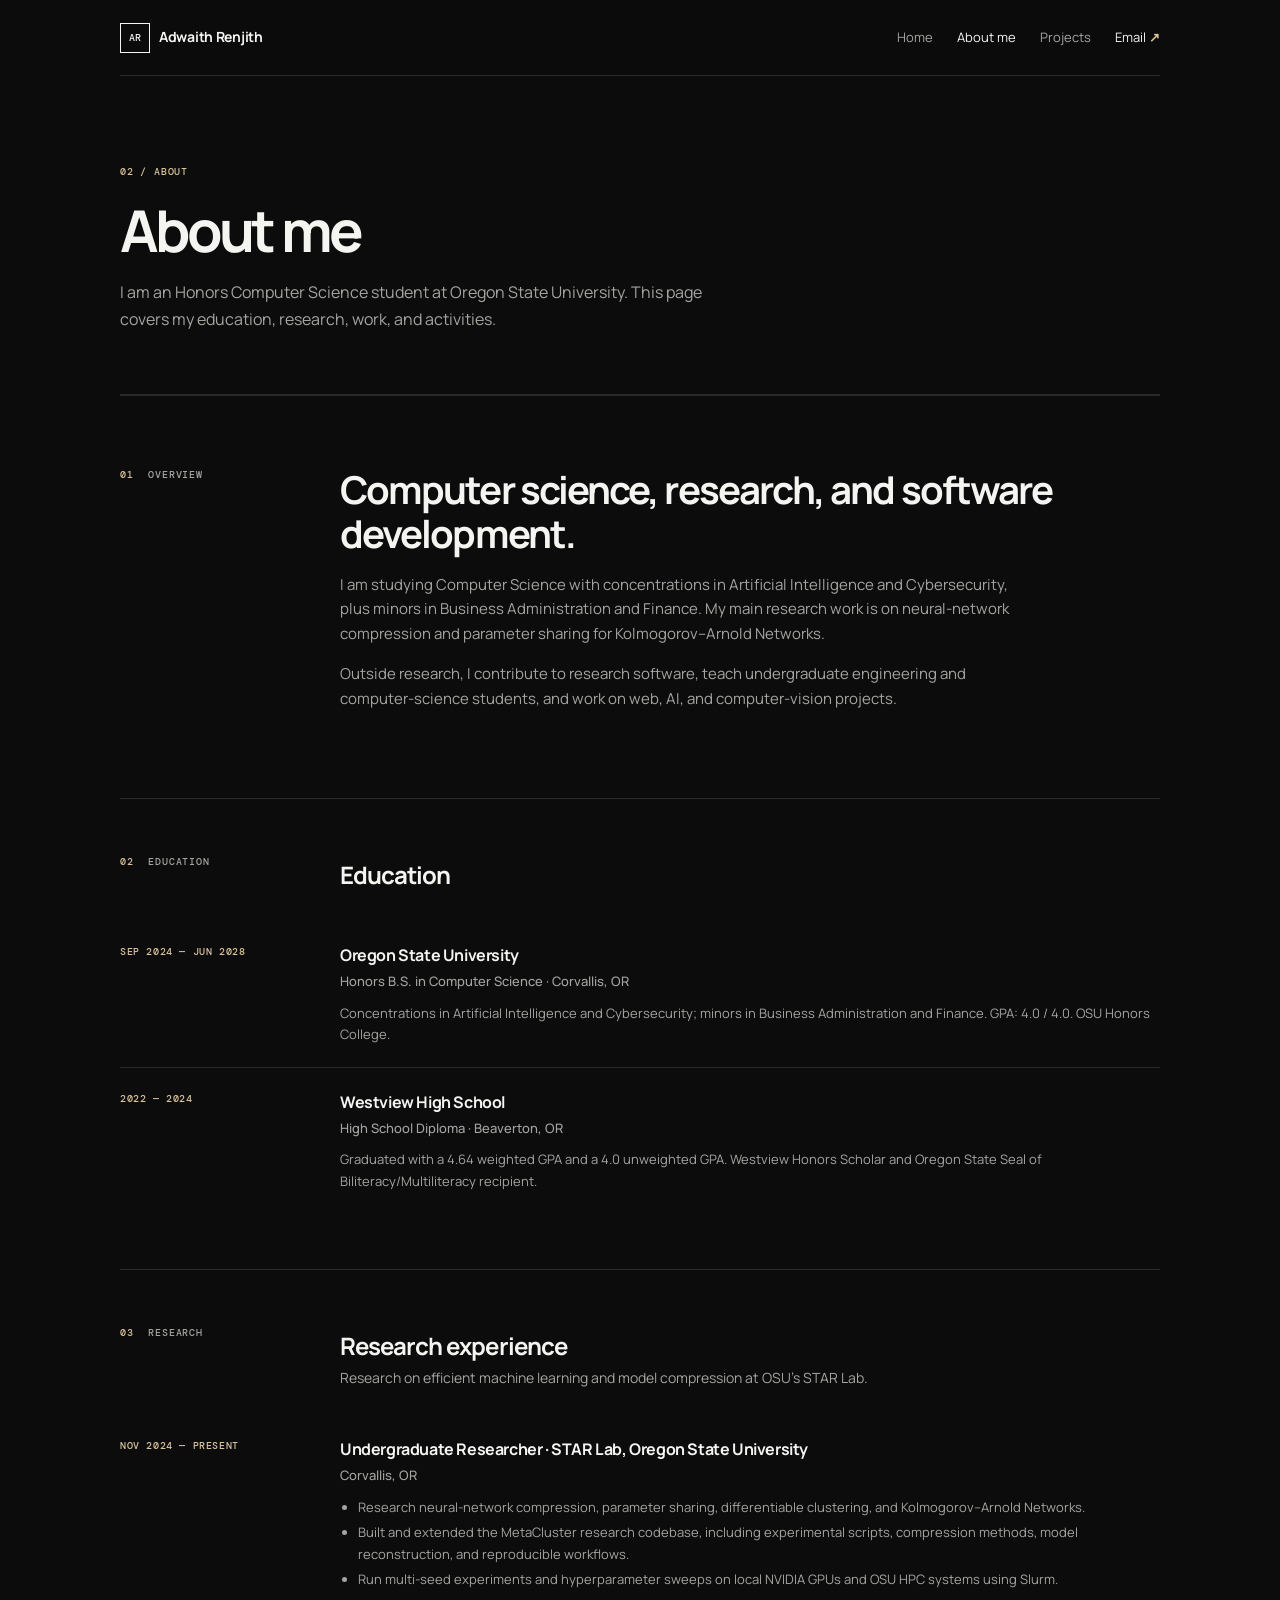
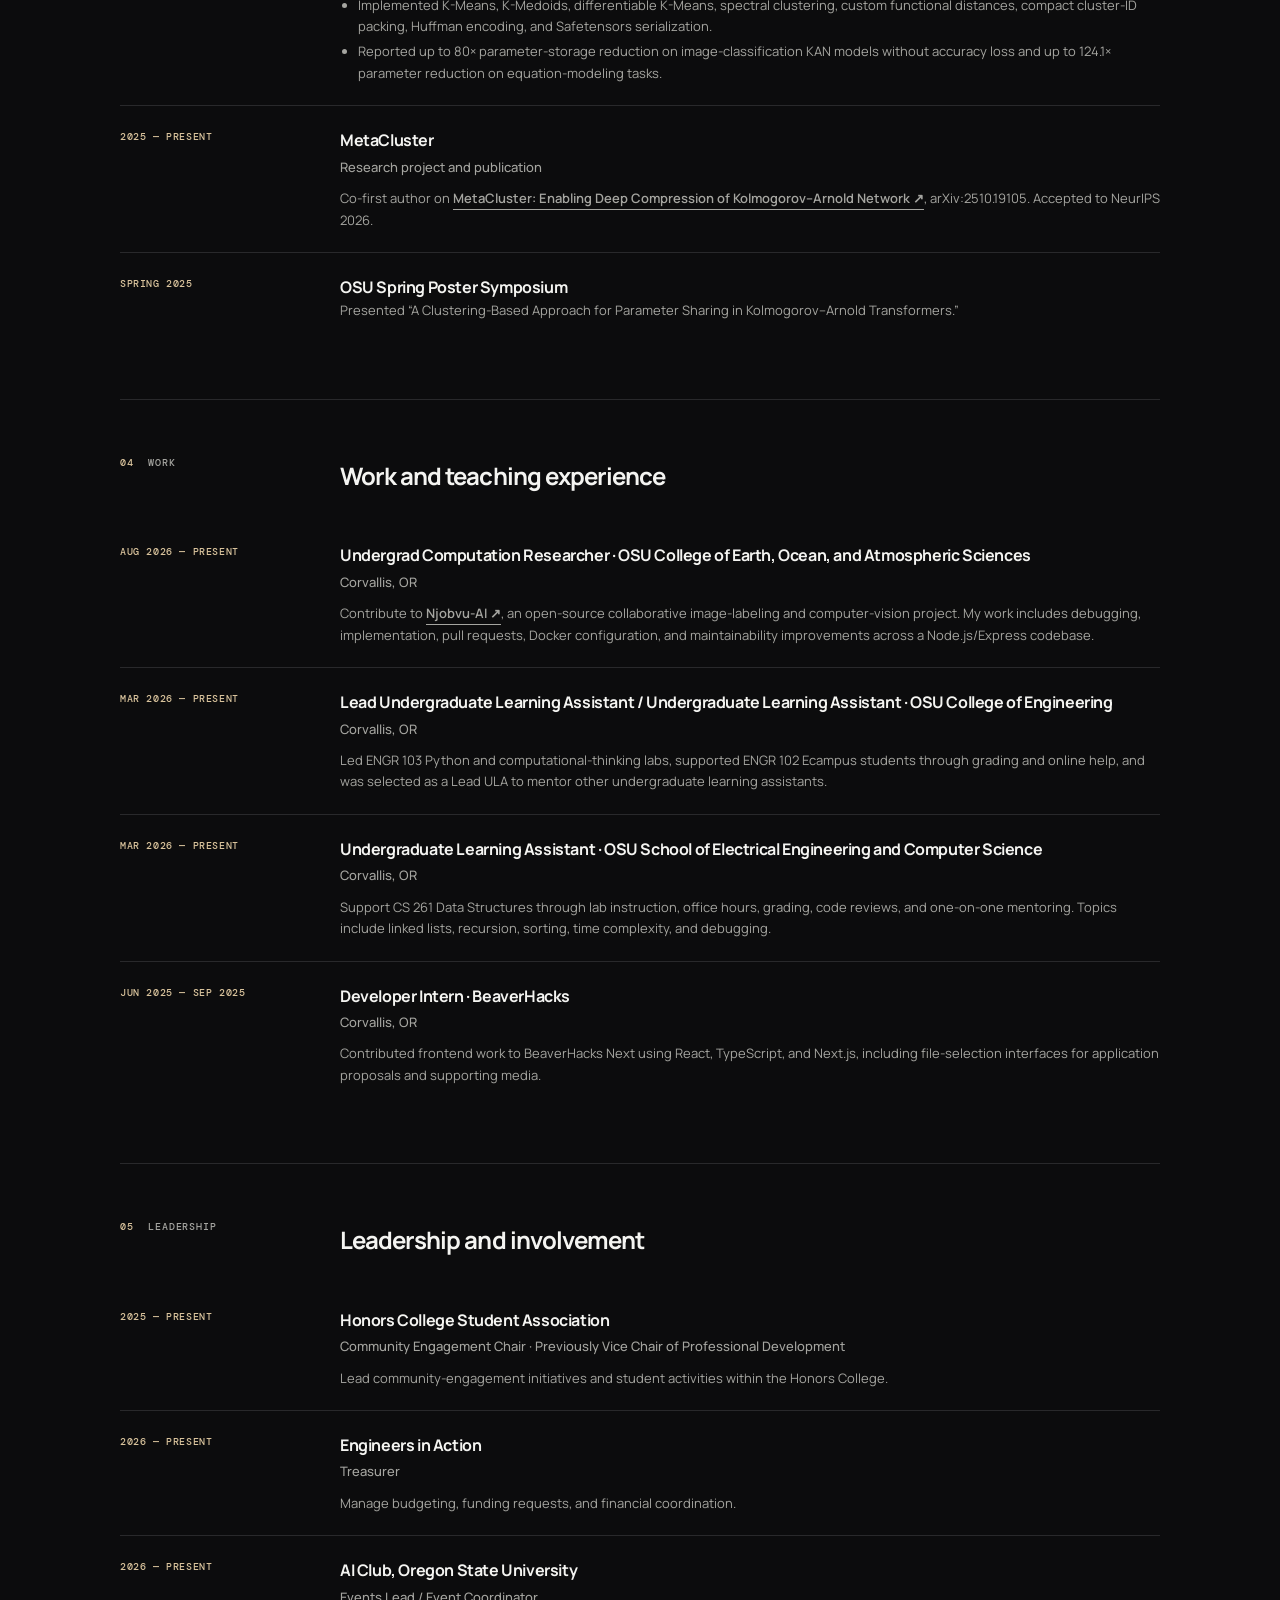
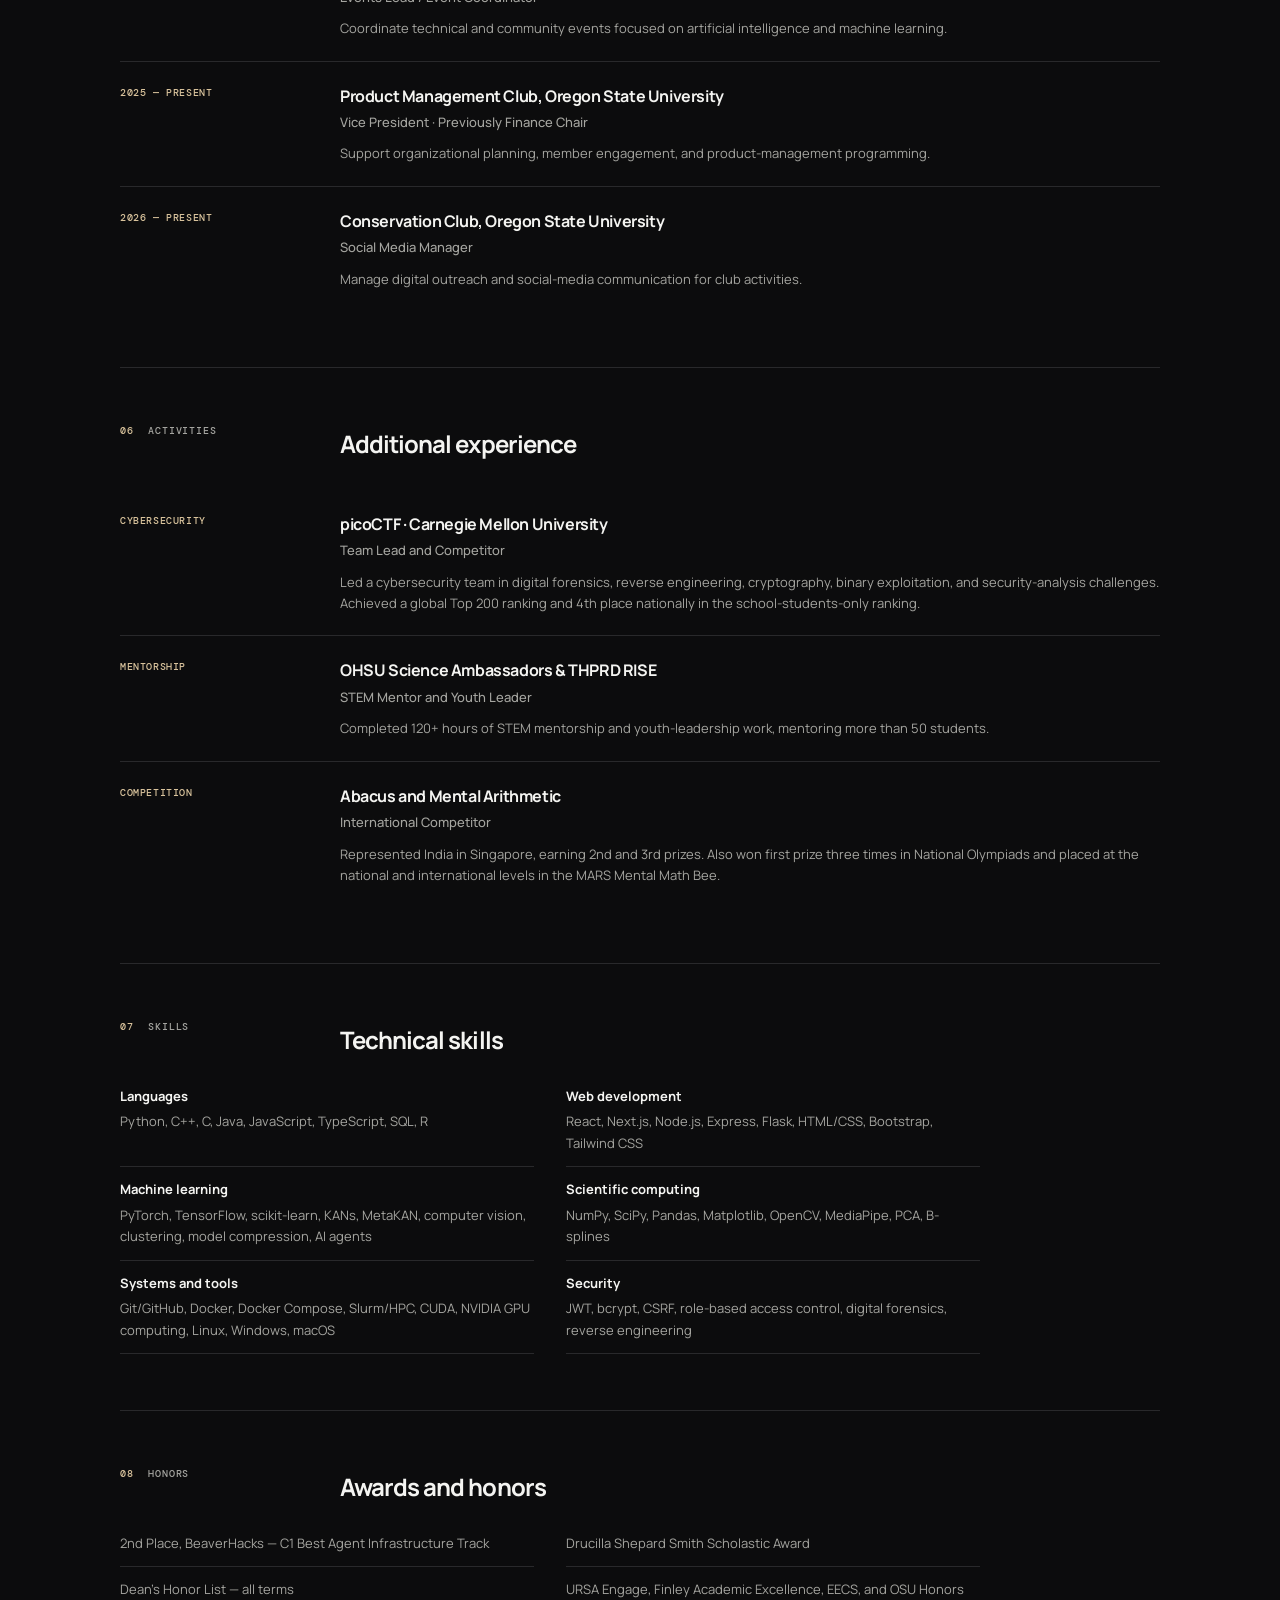
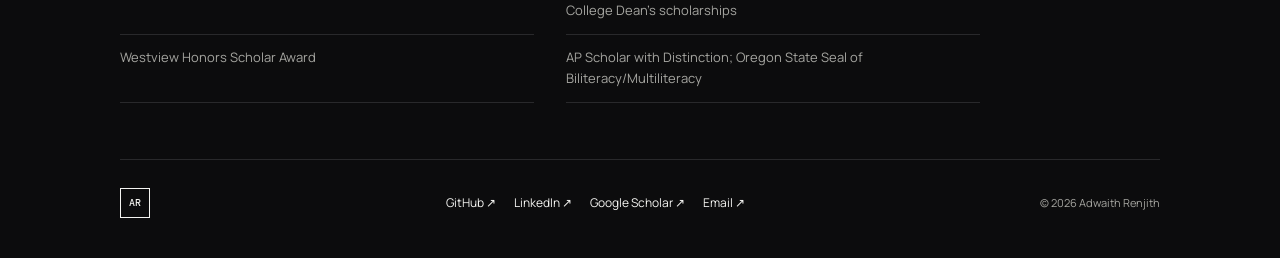
==== commit a9da5d78: "Version.4" ====
--- a/about.html
+++ b/about.html
@@ -58,13 +58,13 @@
       <section class="cv-section page-width" id="research">
         <div class="cv-section-heading"><span class="section-marker">03 <span>Research</span></span><div><h2>Research experience</h2><p>Research on efficient machine learning and model compression at OSU's STAR Lab.</p></div></div>
         <article class="cv-entry"><span class="cv-entry-date">Nov 2024 — Present</span><div><h3>Undergraduate Researcher · STAR Lab, Oregon State University</h3><h4>Corvallis, OR</h4><ul><li>Research neural-network compression, parameter sharing, differentiable clustering, and Kolmogorov–Arnold Networks.</li><li>Built and extended the MetaCluster research codebase, including experimental scripts, compression methods, model reconstruction, and reproducible workflows.</li><li>Run multi-seed experiments and hyperparameter sweeps on local NVIDIA GPUs and OSU HPC systems using Slurm.</li><li>Implemented K-Means, K-Medoids, differentiable K-Means, spectral clustering, custom functional distances, compact cluster-ID packing, Huffman encoding, and Safetensors serialization.</li><li>Reported up to 80× parameter-storage reduction on image-classification KAN models without accuracy loss and up to 124.1× parameter reduction on equation-modeling tasks.</li></ul></div></article>
-        <article class="cv-entry"><span class="cv-entry-date">2025 — Present</span><div><h3>MetaCluster</h3><h4>Research project and publication</h4><p>Co-first author on <a class="arrow-link" href="https://arxiv.org/abs/2510.19105" target="_blank" rel="noreferrer">MetaCluster: Enabling Deep Compression of Kolmogorov–Arnold Network ↗</a>, arXiv:2510.19105. The paper was submitted to NeurIPS 2026.</p></div></article>
+        <article class="cv-entry"><span class="cv-entry-date">2025 — Present</span><div><h3>MetaCluster</h3><h4>Research project and publication</h4><p>Co-first author on <a class="arrow-link" href="https://arxiv.org/abs/2510.19105" target="_blank" rel="noreferrer">MetaCluster: Enabling Deep Compression of Kolmogorov–Arnold Network ↗</a>, arXiv:2510.19105. Accepted to NeurIPS 2026.</p></div></article>
         <article class="cv-entry"><span class="cv-entry-date">Spring 2025</span><div><h3>OSU Spring Poster Symposium</h3><p>Presented “A Clustering-Based Approach for Parameter Sharing in Kolmogorov–Arnold Transformers.”</p></div></article>
       </section>
 
       <section class="cv-section page-width" id="experience">
         <div class="cv-section-heading"><span class="section-marker">04 <span>Work</span></span><div><h2>Work and teaching experience</h2></div></div>
-        <article class="cv-entry"><span class="cv-entry-date">Aug 2026 — Present</span><div><h3>Research Software Developer · OSU College of Earth, Ocean, and Atmospheric Sciences</h3><h4>Corvallis, OR</h4><p>Contribute to <a class="arrow-link" href="https://github.com/sullichrosu/Njobvu-AI" target="_blank" rel="noreferrer">Njobvu-AI ↗</a>, an open-source collaborative image-labeling and computer-vision project. My work includes debugging, implementation, pull requests, Docker configuration, and maintainability improvements across a Node.js/Express codebase.</p></div></article>
+        <article class="cv-entry"><span class="cv-entry-date">Aug 2026 — Present</span><div><h3>Undergrad Computation Researcher · OSU College of Earth, Ocean, and Atmospheric Sciences</h3><h4>Corvallis, OR</h4><p>Contribute to <a class="arrow-link" href="https://github.com/sullichrosu/Njobvu-AI" target="_blank" rel="noreferrer">Njobvu-AI ↗</a>, an open-source collaborative image-labeling and computer-vision project. My work includes debugging, implementation, pull requests, Docker configuration, and maintainability improvements across a Node.js/Express codebase.</p></div></article>
         <article class="cv-entry"><span class="cv-entry-date">Mar 2026 — Present</span><div><h3>Lead Undergraduate Learning Assistant / Undergraduate Learning Assistant · OSU College of Engineering</h3><h4>Corvallis, OR</h4><p>Led ENGR 103 Python and computational-thinking labs, supported ENGR 102 Ecampus students through grading and online help, and was selected as a Lead ULA to mentor other undergraduate learning assistants.</p></div></article>
         <article class="cv-entry"><span class="cv-entry-date">Mar 2026 — Present</span><div><h3>Undergraduate Learning Assistant · OSU School of Electrical Engineering and Computer Science</h3><h4>Corvallis, OR</h4><p>Support CS 261 Data Structures through lab instruction, office hours, grading, code reviews, and one-on-one mentoring. Topics include linked lists, recursion, sorting, time complexity, and debugging.</p></div></article>
         <article class="cv-entry"><span class="cv-entry-date">Jun 2025 — Sep 2025</span><div><h3>Developer Intern · BeaverHacks</h3><h4>Corvallis, OR</h4><p>Contributed frontend work to BeaverHacks Next using React, TypeScript, and Next.js, including file-selection interfaces for application proposals and supporting media.</p></div></article>
@@ -96,7 +96,7 @@
         <div class="award-list"><div>2nd Place, BeaverHacks — C1 Best Agent Infrastructure Track</div><div>Drucilla Shepard Smith Scholastic Award</div><div>Dean's Honor List — all terms</div><div>URSA Engage, Finley Academic Excellence, EECS, and OSU Honors College Dean's scholarships</div><div>Westview Honors Scholar Award</div><div>AP Scholar with Distinction; Oregon State Seal of Biliteracy/Multiliteracy</div></div>
       </section>
     </main>
-    <footer class="footer page-width"><span class="brand-mark">AR</span><div class="footer-links"><a href="https://github.com/adwaithrenjith" target="_blank" rel="noreferrer">GitHub ↗</a><a href="https://www.linkedin.com/in/adwaith-renjith/" target="_blank" rel="noreferrer">LinkedIn ↗</a><a href="mailto:adwaithr2006@gmail.com">Email ↗</a></div><small>© 2026 Adwaith Renjith</small></footer>
+    <footer class="footer page-width"><span class="brand-mark">AR</span><div class="footer-links"><a href="https://github.com/adwaithrenjith" target="_blank" rel="noreferrer">GitHub ↗</a><a href="https://www.linkedin.com/in/adwaith-renjith/" target="_blank" rel="noreferrer">LinkedIn ↗</a><a href="https://scholar.google.com/citations?user=hHayTScAAAAJ&amp;hl=en" target="_blank" rel="noreferrer">Google Scholar ↗</a><a href="mailto:adwaithr2006@gmail.com">Email ↗</a></div><small>© 2026 Adwaith Renjith</small></footer>
   </div>
   <script src="script.js"></script>
 </body>
--- a/style.css
+++ b/style.css
@@ -14,6 +14,7 @@
 
 html {
   scroll-behavior: smooth;
+  scroll-padding-top: 96px;
 }
 
 body {
@@ -37,11 +38,16 @@
 }
 
 .navbar {
+  position: sticky;
+  top: 0;
+  z-index: 100;
   display: flex;
   align-items: center;
   justify-content: space-between;
   height: 76px;
   border-bottom: 1px solid var(--line);
+  background: color-mix(in srgb, var(--bg) 94%, transparent);
+  backdrop-filter: blur(12px);
 }
 
 .brand {
@@ -117,13 +123,30 @@
 
 .hero {
   min-height: 520px;
-  display: flex;
+  display: grid;
+  grid-template-columns: minmax(0, 1fr) 250px;
+  gap: 72px;
   align-items: center;
   padding: 80px 0;
 }
 
 .hero-copy {
   max-width: 720px;
+}
+
+.profile-photo {
+  width: 250px;
+  margin: 0;
+  border: 1px solid var(--line);
+  background: var(--panel);
+  padding: 8px;
+}
+
+.profile-photo img {
+  display: block;
+  width: 100%;
+  aspect-ratio: 3 / 4;
+  object-fit: cover;
 }
 
 .hero h1,
@@ -147,6 +170,29 @@
   margin: 0;
   color: var(--muted);
   font-size: 16px;
+}
+
+.paper-note {
+  width: fit-content;
+  max-width: 100%;
+  margin: 20px 0 0;
+  padding: 8px 10px;
+  border-left: 2px solid var(--accent);
+  background: var(--panel);
+  color: var(--text);
+  font-size: 13px;
+}
+
+.paper-note span {
+  margin-right: 7px;
+  color: var(--accent);
+  font: 500 10px 'DM Mono', monospace;
+  letter-spacing: .08em;
+  text-transform: uppercase;
+}
+
+.paper-note a:hover {
+  color: var(--accent);
 }
 
 .hero-actions {
@@ -314,6 +360,73 @@
 
 .feature-section {
   padding: 0 0 80px;
+}
+
+.home-highlights {
+  padding-bottom: 72px;
+}
+
+.highlight-grid {
+  display: grid;
+  grid-template-columns: repeat(4, 1fr);
+  gap: 14px;
+}
+
+.highlight-card {
+  min-height: 180px;
+  padding: 22px;
+  border: 1px solid var(--line);
+  background: var(--panel);
+}
+
+.highlight-card h3 {
+  margin: 14px 0 8px;
+  font-size: 17px;
+  letter-spacing: -0.03em;
+}
+
+.highlight-card p {
+  margin: 0;
+  color: var(--muted);
+  font-size: 13px;
+  line-height: 1.6;
+}
+
+.page-toc {
+  display: none;
+}
+
+@media (min-width: 1400px) {
+  .about-page .page-toc {
+    position: fixed;
+    top: 112px;
+    left: max(24px, calc(50% - 680px));
+    z-index: 20;
+    display: flex;
+    flex-direction: column;
+    gap: 7px;
+    width: 130px;
+    padding-left: 13px;
+    border-left: 1px solid var(--line);
+  }
+
+  .page-toc span {
+    margin-bottom: 5px;
+    color: var(--accent);
+    font: 500 10px 'DM Mono', monospace;
+    letter-spacing: .08em;
+    text-transform: uppercase;
+  }
+
+  .page-toc a {
+    color: var(--muted);
+    font-size: 12px;
+  }
+
+  .page-toc a:hover,
+  .page-toc a.active {
+    color: var(--text);
+  }
 }
 
 .section-heading {
@@ -530,7 +643,12 @@
 
   .hero {
     min-height: 0;
+    grid-template-columns: 1fr;
     padding: 72px 0;
+  }
+
+  .profile-photo {
+    width: min(250px, 72vw);
   }
 
   .hero h1 {
@@ -580,7 +698,8 @@
   }
 
   .project-grid,
-  .info-grid {
+  .info-grid,
+  .highlight-grid {
     grid-template-columns: 1fr;
   }
 
